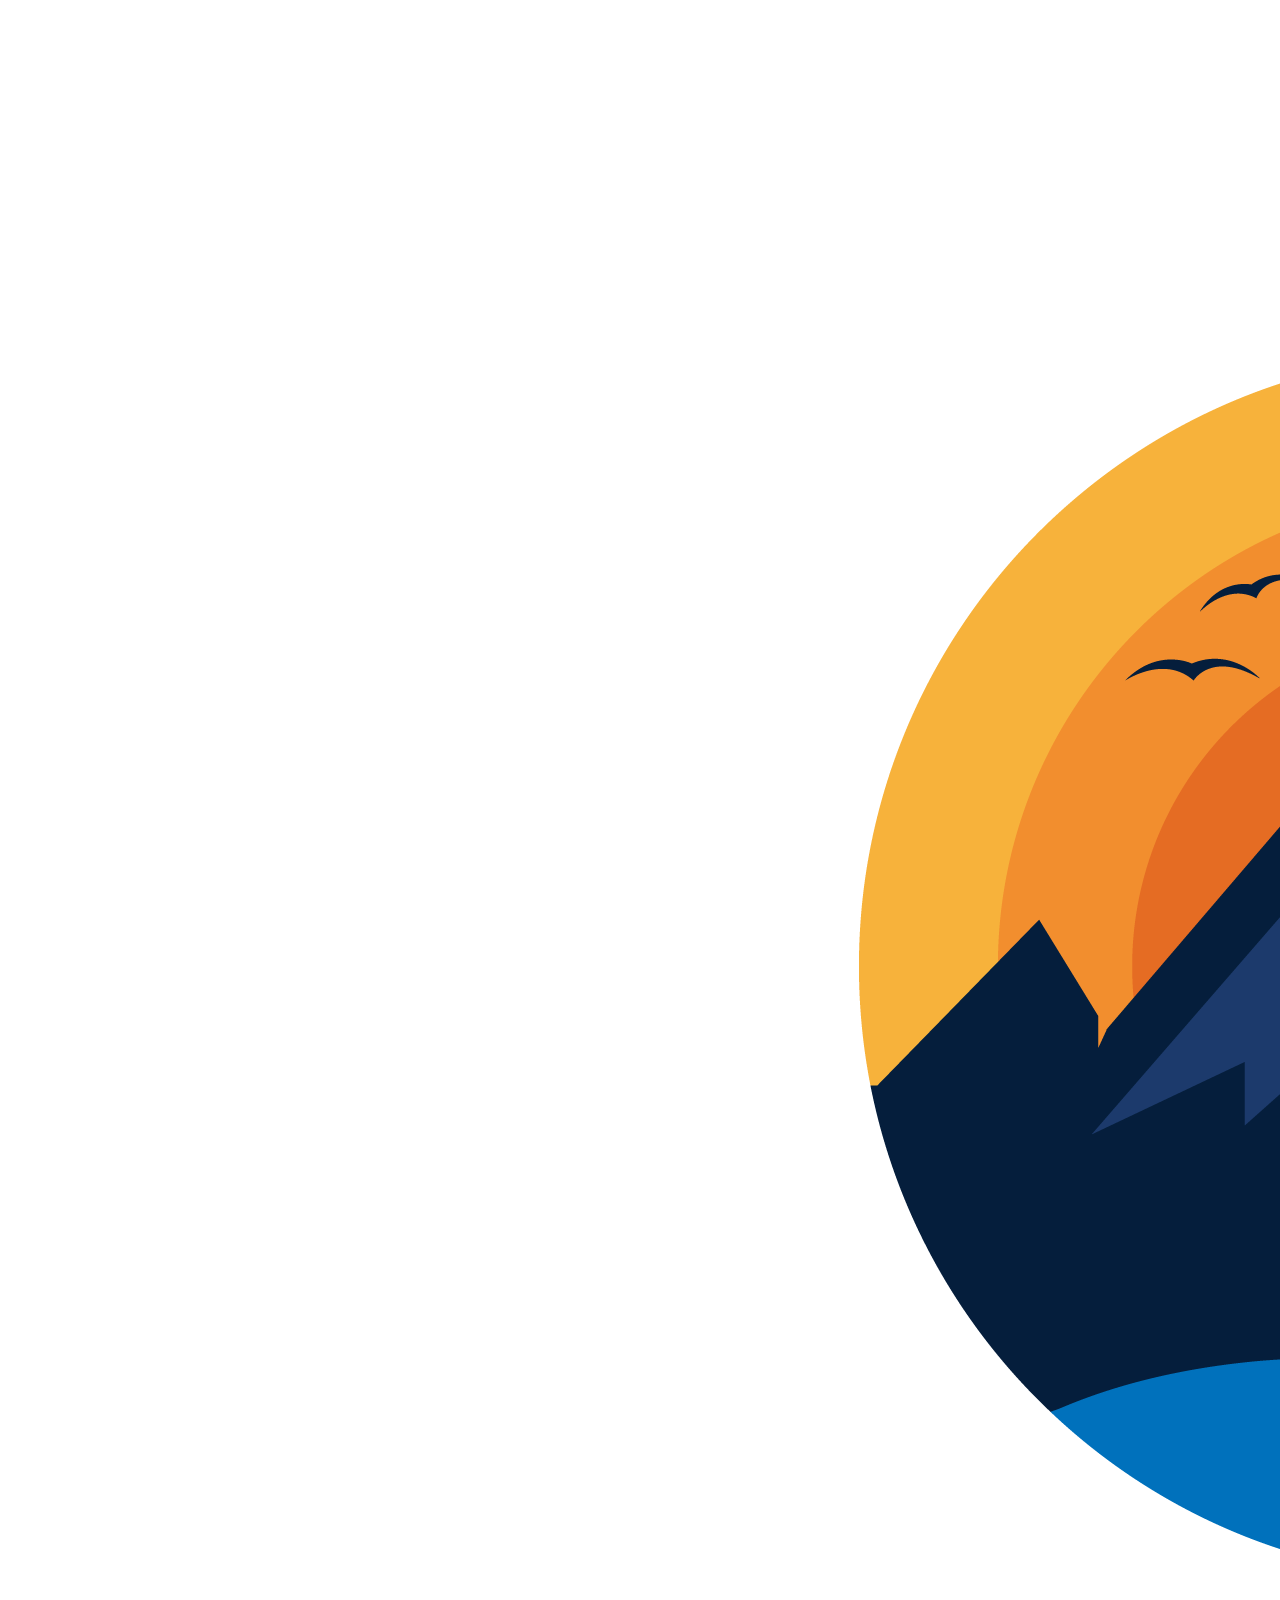
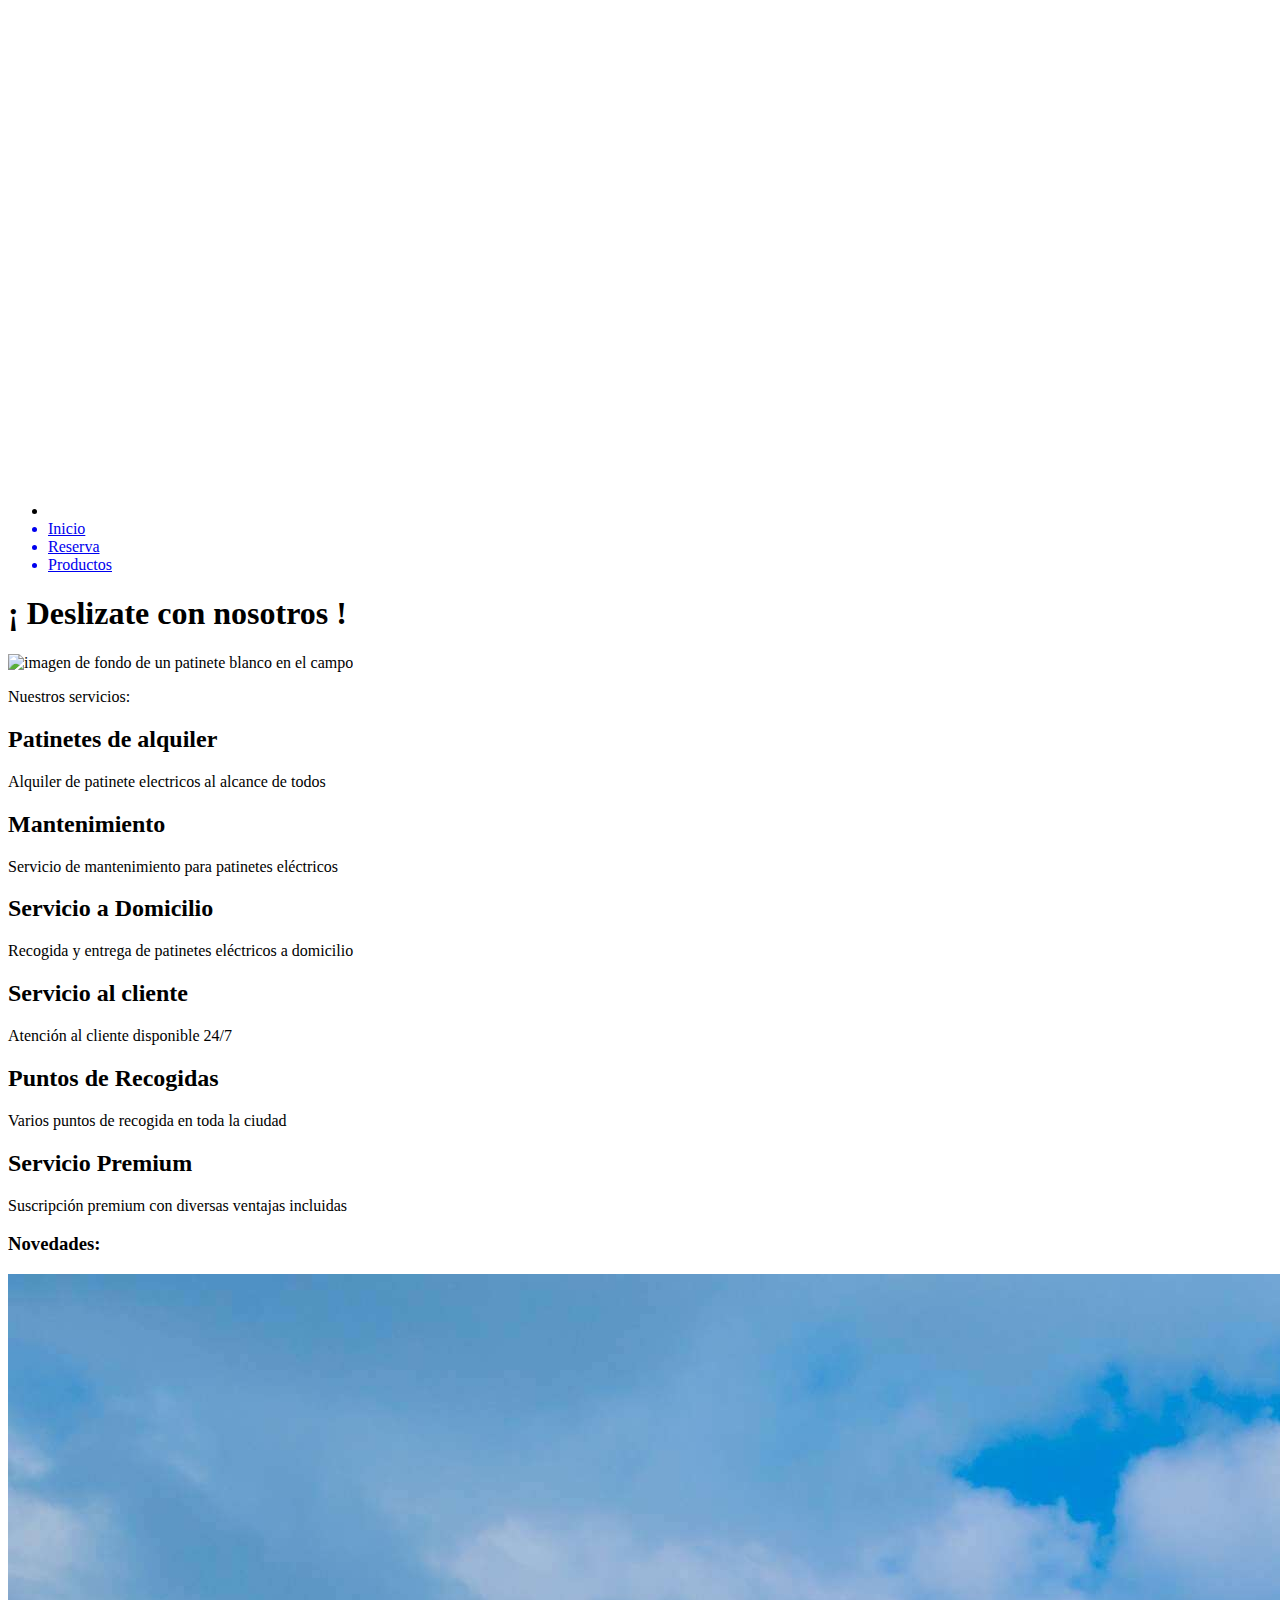
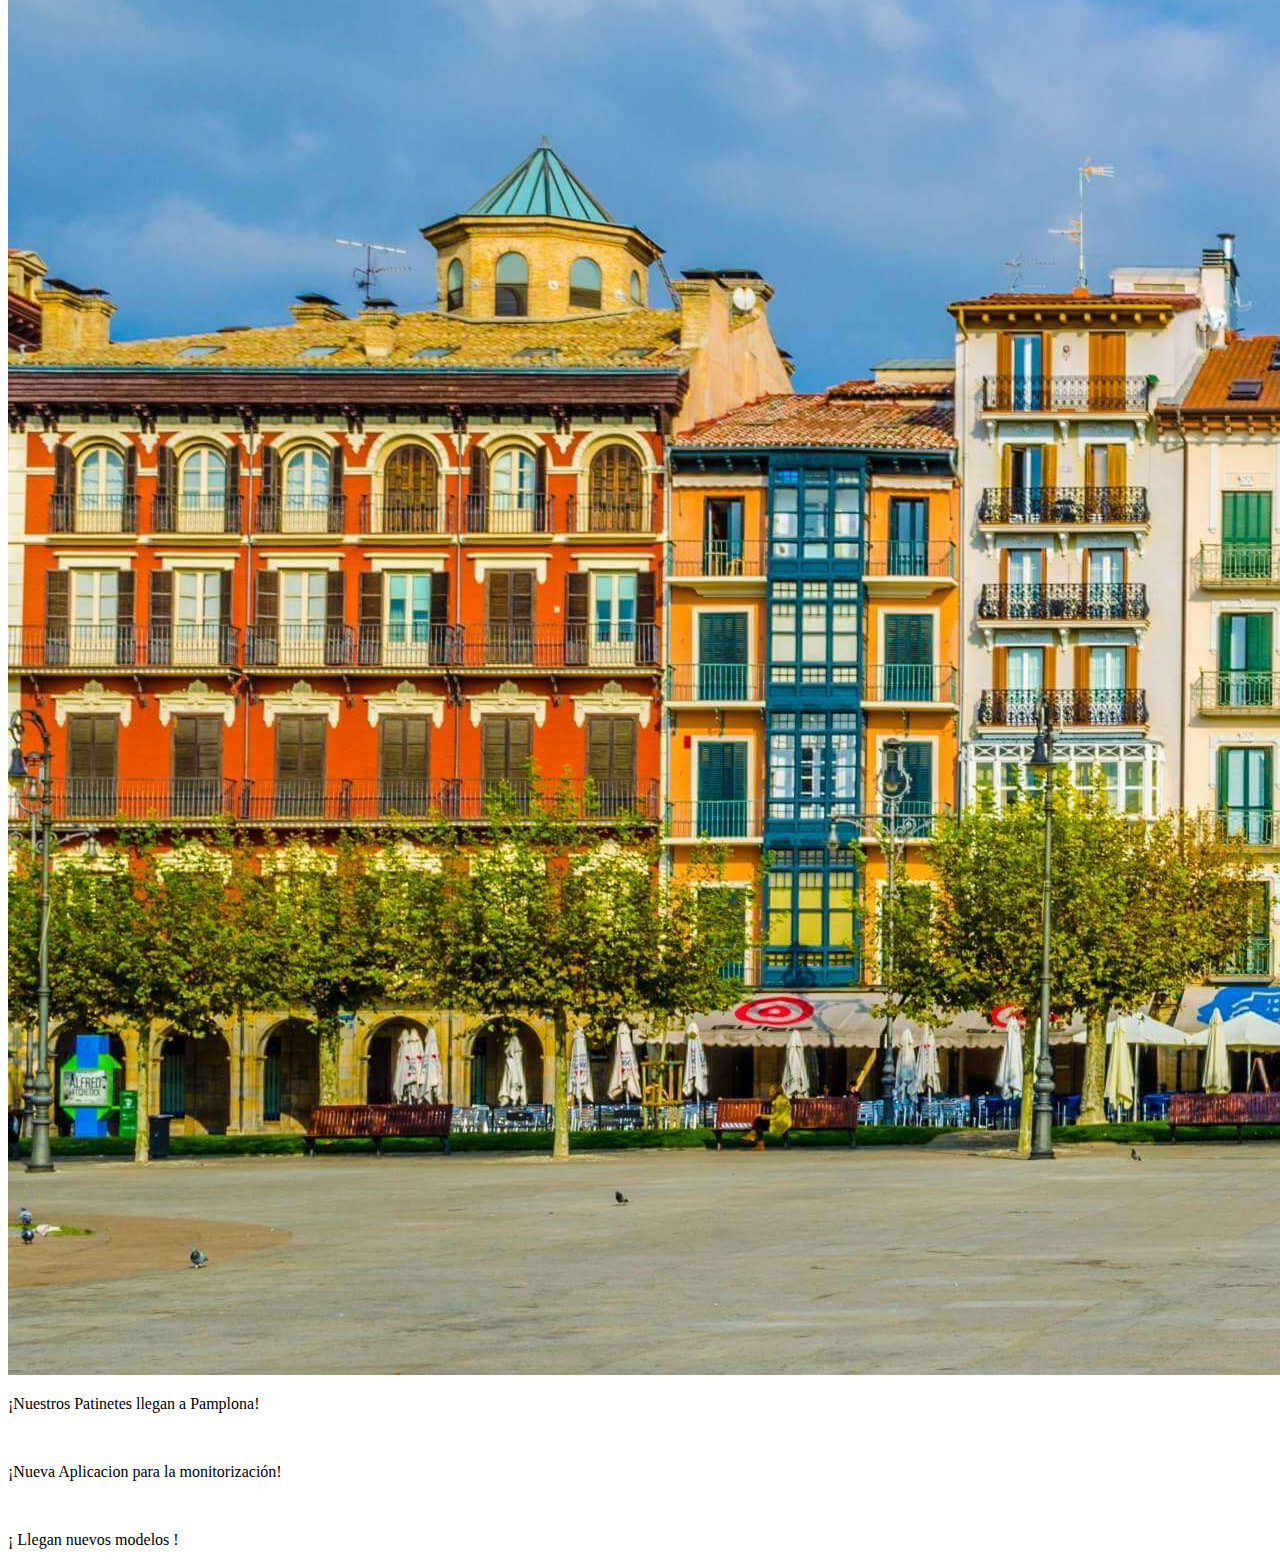
==== index.html @ 46ef7b21 "Merge branch 'main' of https://github.com/UnaiLegarrea/UnaiLegarrea.github.io" ====
<!DOCTYPE html>
<html lang="en">
<head>
    <meta charset="UTF-8">
    <meta name="viewport" content="width=device-width, initial-scale=1.0">
    <title>Portada</title>
    <link rel="stylesheet" href="/css/style.css">
</head>
<body>
    <div class="header">
        <nav>
            <ul>
                    <li><img src="imgs/logoMontaña.png" alt="Logo" class="logo"></li>
                <a href="index.html">
                    <li>Inicio</li>
                </a>
                <a href="#">
                    <li>Reserva</li>
                </a>
                <a href="#">
                    <li>Productos</li>
                </a>
            </ul>
        </nav>
        
    </div>
   
    <h1 id="backInicio">¡ Deslizate con nosotros !</h1>
    <img id="fondoImagen" src="imgs/PortadaPatineteFondo.jpg" alt="imagen de fondo de un patinete blanco en el campo">

    <p>Nuestros servicios:</p>
    <div class="informacion">
        <h2>Patinetes de alquiler</h2>
        <p>Alquiler de patinete electricos al alcance de todos</p>
    </div>
    <div class="informacion">
        <h2>Mantenimiento</h2>
        <p>Servicio de mantenimiento para patinetes eléctricos</p>
    </div>
    <div class="informacion">
        <h2>Servicio a Domicilio</h2>
        <p>Recogida y entrega de patinetes eléctricos a domicilio</p>
    </div>
    <div class="informacion">
        <h2>Servicio al cliente</h2>
        <p>Atención al cliente disponible 24/7</p>
    </div>
    <div class="informacion">
        <h2>Puntos de Recogidas</h2>
        <p>Varios puntos de recogida en toda la ciudad</p>
    </div>
    <div class="informacion">
        <h2>Servicio Premium</h2>
        <p>Suscripción premium con diversas ventajas incluidas</p>
    </div>
    <h3>Novedades:</h3>
    <div class="novedades">
        <img src="imgs/Pamplona.jpg" alt="">
        <p>¡Nuestros Patinetes llegan a Pamplona!</p>
    </div>
    
    <div class="novedades">
        <img src="imgs/Monoritazion App Patinete.jpg" alt="">
        <p>¡Nueva Aplicacion para la monitorización!</p>
    </div>

    <div class="novedades">
        <img src="imgs/Xiaomi Eletric Scooter 3 Lite.jpg" alt="">
        <p>¡ Llegan nuevos modelos !</p>
    </div>
    
</body>
</html>
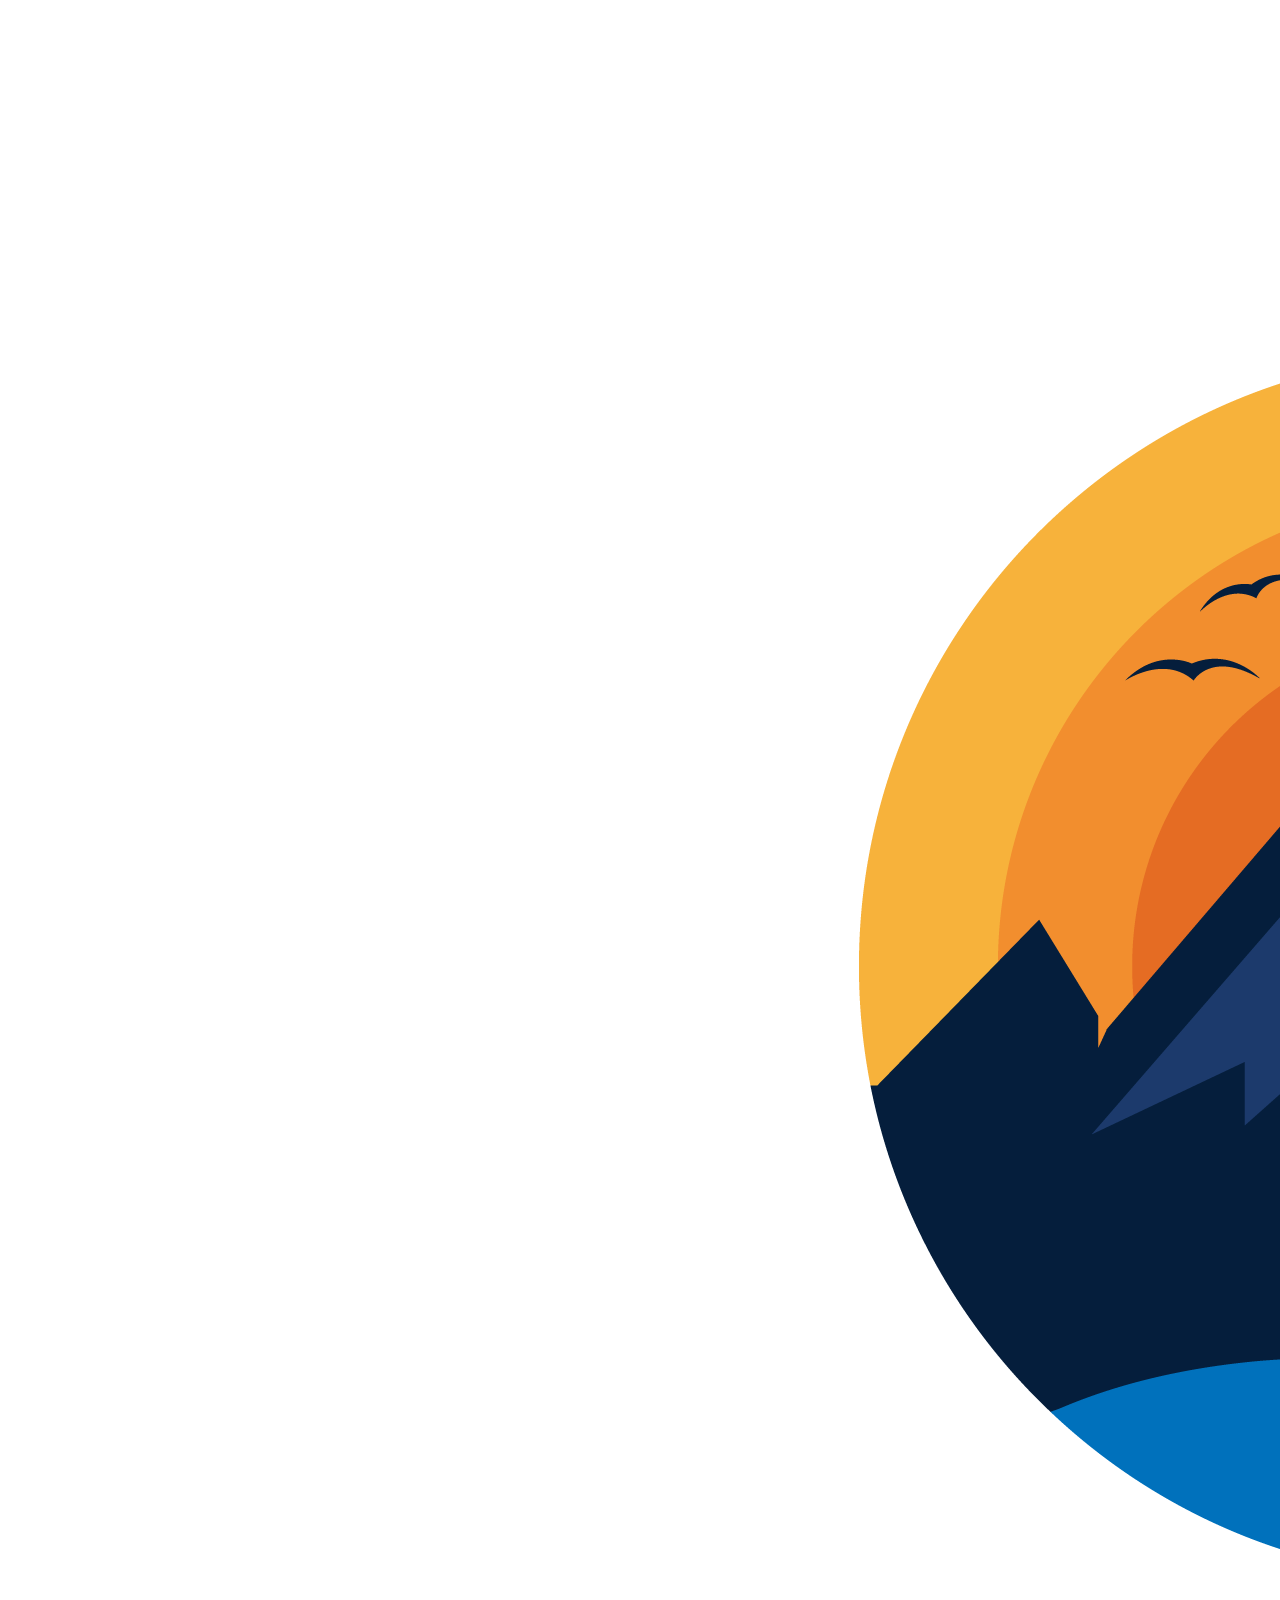
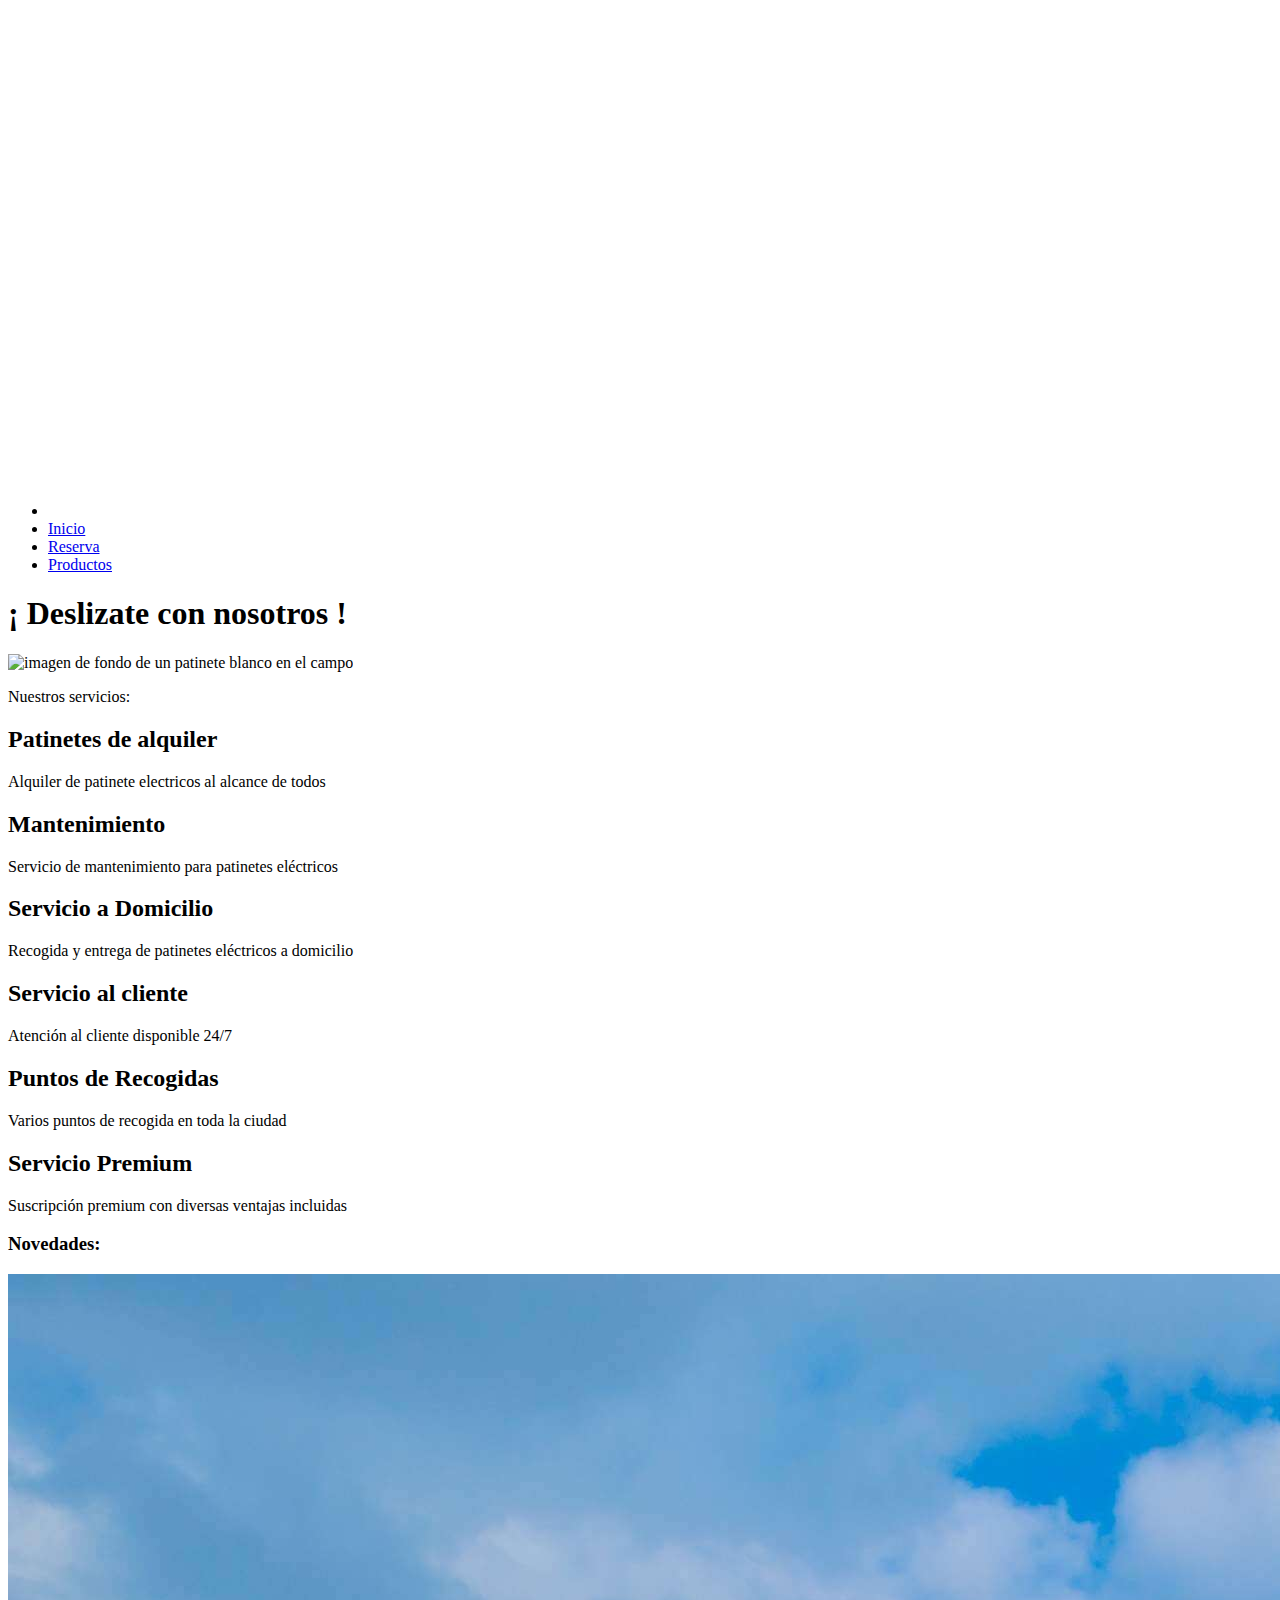
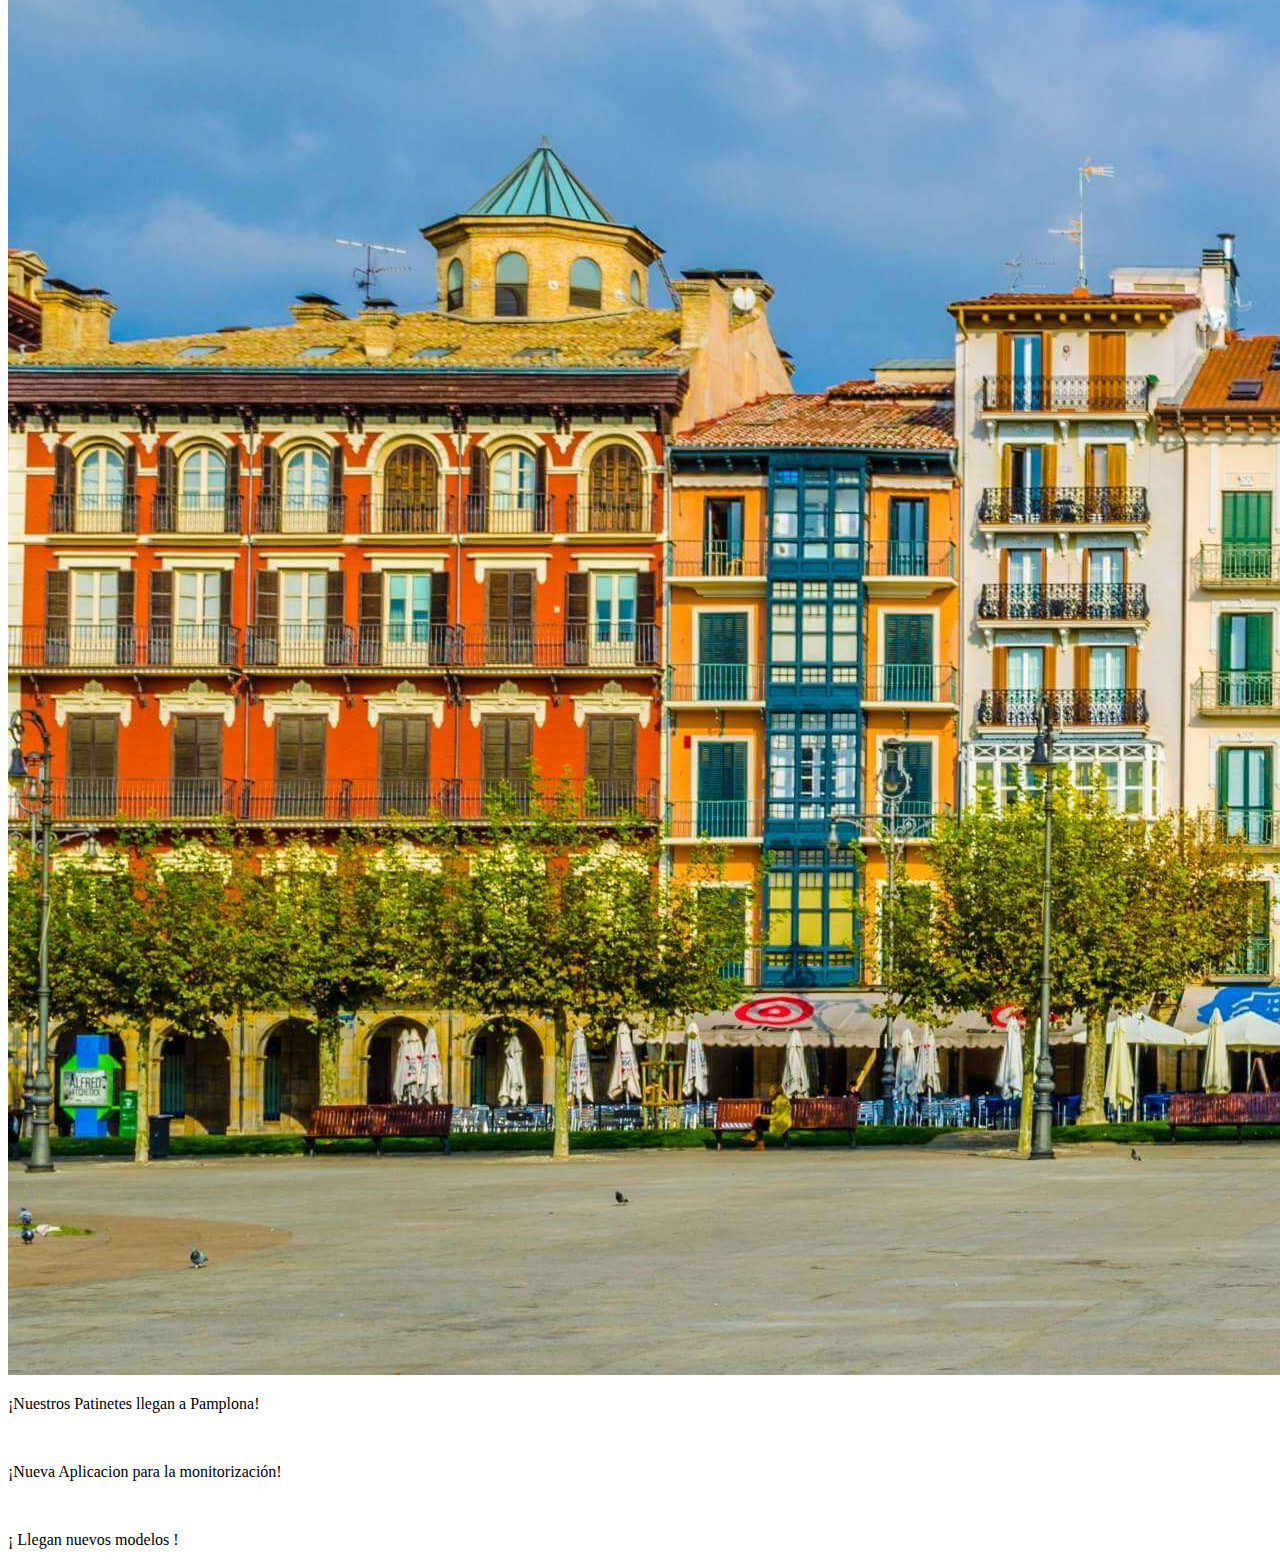
==== commit 4da52a38: "Merge branch 'main' of https://github.com/UnaiLegarrea/UnaiLegarrea.github.io" ====
--- a/index.html
+++ b/index.html
@@ -5,25 +5,20 @@
     <meta name="viewport" content="width=device-width, initial-scale=1.0">
     <title>Portada</title>
     <link rel="stylesheet" href="/css/style.css">
+    <link rel="stylesheet" href="css/menu.css">
+    <link rel="stylesheet" href="/css/menu.css">
 </head>
 <body>
-    <div class="header">
-        <nav>
-            <ul>
-                    <li><img src="imgs/logoMontaña.png" alt="Logo" class="logo"></li>
-                <a href="index.html">
-                    <li>Inicio</li>
-                </a>
-                <a href="#">
-                    <li>Reserva</li>
-                </a>
-                <a href="#">
-                    <li>Productos</li>
-                </a>
-            </ul>
-        </nav>
-        
-    </div>
+            <header>
+                <nav>
+                    <ul>
+                            <li><img src="imgs/logoMontaña.png" alt="Logo" class="logo"></li>
+                            <li><a href="index.html">Inicio</a></li>
+                            <li><a href="#">Reserva</a></li>
+                            <li><a href="#">Productos</a></li>
+                    </ul>
+                </nav>
+            </header>
    
     <h1 id="backInicio">¡ Deslizate con nosotros !</h1>
     <img id="fondoImagen" src="imgs/PortadaPatineteFondo.jpg" alt="imagen de fondo de un patinete blanco en el campo">
--- a/css/style.css
+++ b/css/style.css
@@ -0,0 +1,17 @@
+@media only screen and (min-width: 360px) and (max-width: 932px) {
+    *{
+    width: 100%;
+    }
+    #backInicio{
+    font-size: 30px;
+    display: flex;
+    }
+    #fondoImagen{
+    margin: 0;
+    padding: 0;
+    border-radius: 0px 0px 20px 20px;
+    position: absolute;
+    top: 0;
+    opacity: 50%;
+    }
+}--- a/css/menu.css
+++ b/css/menu.css
@@ -0,0 +1,31 @@
+@media only screen and (min-width: 360px) and (max-width: 932px) {    
+    
+    /* El logo de la imagen */
+    li > img {
+        width: 77px;
+        height: auto;
+        position: relative;
+        top: 24px;
+    }
+    /* Cada elemento del menu ej: inicio,reserva,producto */
+    ul li {
+        list-style: none;
+        display: inline;
+        padding: 10px;
+    }
+    /*  */
+    ul li {
+        text-decoration: none;
+        color: black;
+        border: 1px solid red;
+    }
+
+    ul a {
+        text-decoration: none;
+    }
+
+    a:hover {
+        background-color: lightgrey;
+    }
+
+}--- a/css/menu.css
+++ b/css/menu.css
@@ -0,0 +1,31 @@
+@media only screen and (min-width: 360px) and (max-width: 932px) {    
+    
+    /* El logo de la imagen */
+    li > img {
+        width: 77px;
+        height: auto;
+        position: relative;
+        top: 24px;
+    }
+    /* Cada elemento del menu ej: inicio,reserva,producto */
+    ul li {
+        list-style: none;
+        display: inline;
+        padding: 10px;
+    }
+    /*  */
+    ul li {
+        text-decoration: none;
+        color: black;
+        border: 1px solid red;
+    }
+
+    ul a {
+        text-decoration: none;
+    }
+
+    a:hover {
+        background-color: lightgrey;
+    }
+
+}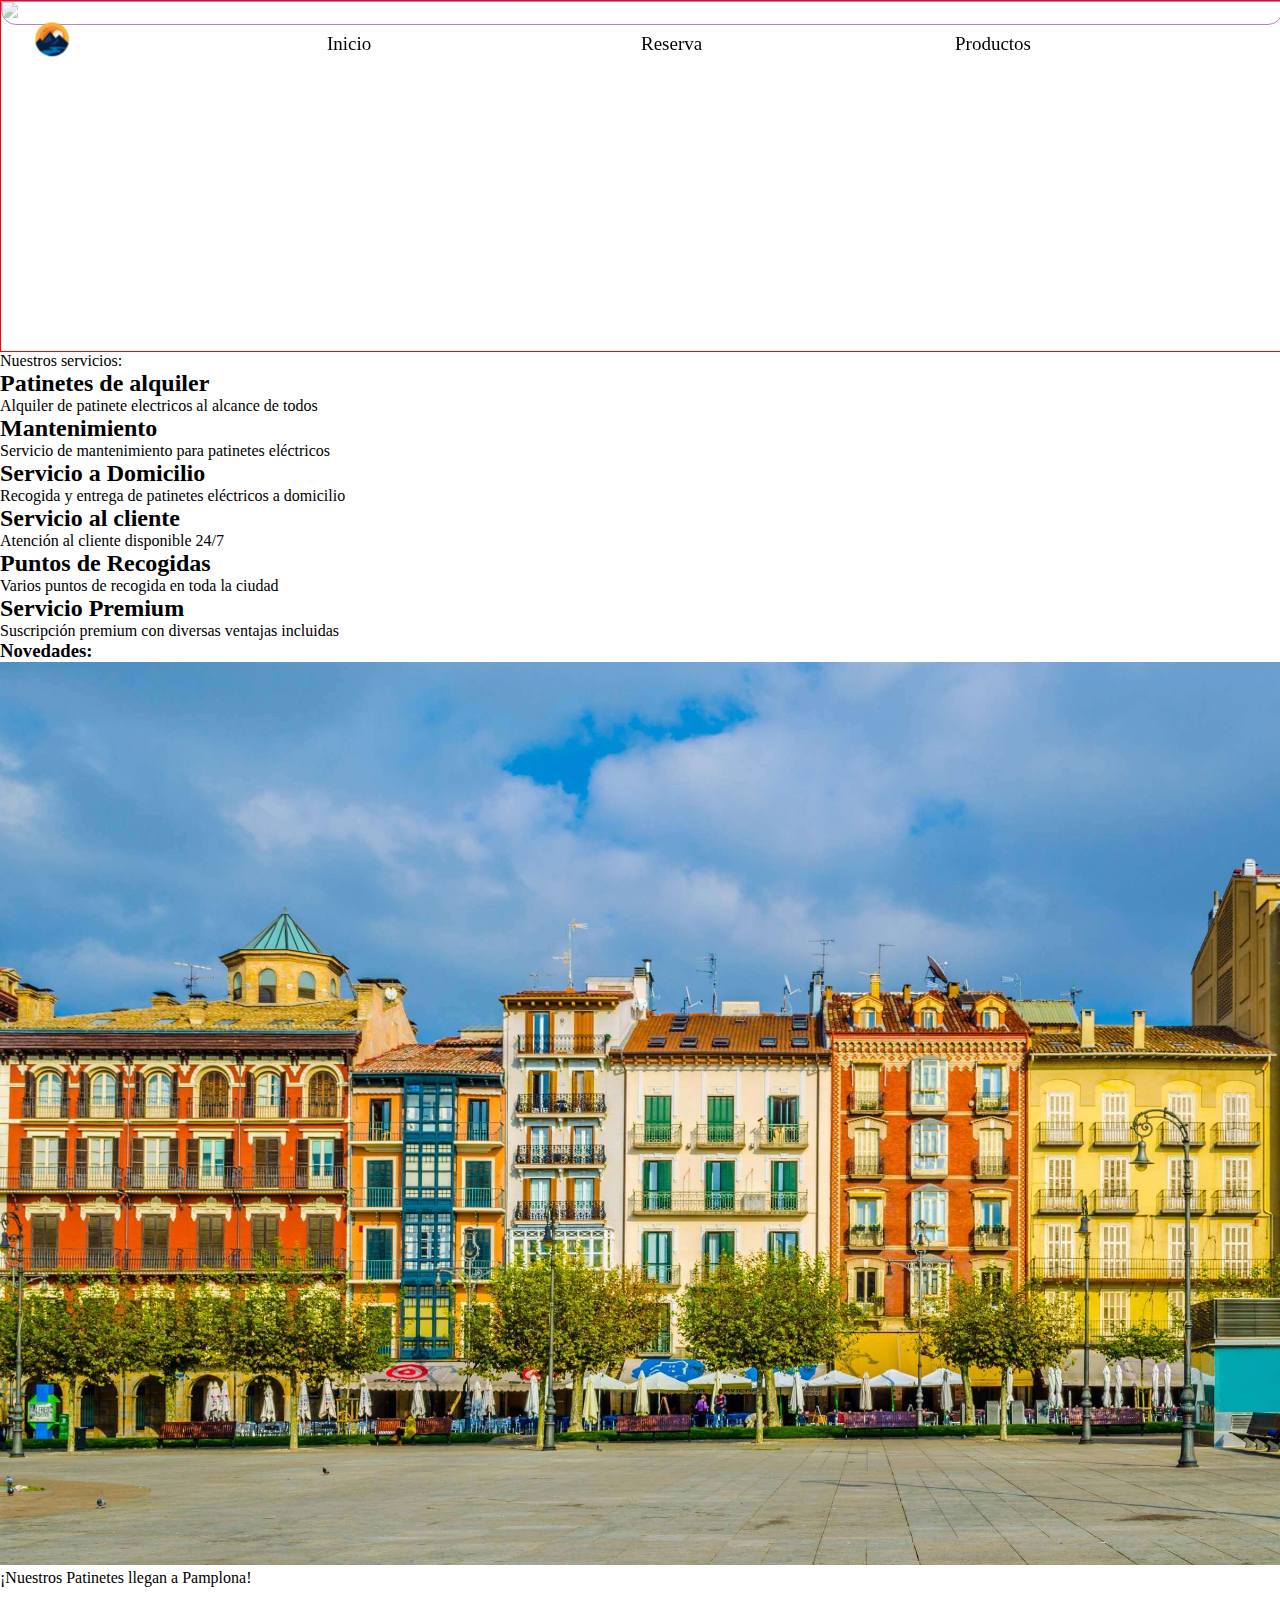
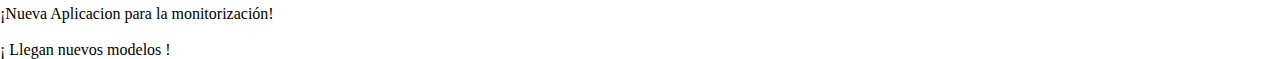
==== commit e026726a: ""supuesto arregoado el bug el header estaba dando problemas"" ====
--- a/index.html
+++ b/index.html
@@ -6,62 +6,61 @@
     <title>Portada</title>
     <link rel="stylesheet" href="/css/style.css">
     <link rel="stylesheet" href="css/menu.css">
-    <link rel="stylesheet" href="/css/menu.css">
 </head>
 <body>
-            <header>
+    <div class="fondo">
                 <nav>
                     <ul>
                             <li><img src="imgs/logoMontaña.png" alt="Logo" class="logo"></li>
                             <li><a href="index.html">Inicio</a></li>
-                            <li><a href="#">Reserva</a></li>
-                            <li><a href="#">Productos</a></li>
+                            <li><a href="consulta.html">Reserva</a></li>
+                            <li><a href="productos.html">Productos</a></li>
                     </ul>
                 </nav>
-            </header>
-   
-    <h1 id="backInicio">¡ Deslizate con nosotros !</h1>
-    <img id="fondoImagen" src="imgs/PortadaPatineteFondo.jpg" alt="imagen de fondo de un patinete blanco en el campo">
+        <h1 id="backInicio">¡ Deslizate con nosotros !</h1>
+        <img id="fondoImagen" src="imgs/PortadaPatineteFondo.jpg" alt="imagen de fondo de un patinete blanco en el campo">
+   </div>
 
-    <p>Nuestros servicios:</p>
-    <div class="informacion">
-        <h2>Patinetes de alquiler</h2>
-        <p>Alquiler de patinete electricos al alcance de todos</p>
-    </div>
-    <div class="informacion">
-        <h2>Mantenimiento</h2>
-        <p>Servicio de mantenimiento para patinetes eléctricos</p>
-    </div>
-    <div class="informacion">
-        <h2>Servicio a Domicilio</h2>
-        <p>Recogida y entrega de patinetes eléctricos a domicilio</p>
-    </div>
-    <div class="informacion">
-        <h2>Servicio al cliente</h2>
-        <p>Atención al cliente disponible 24/7</p>
-    </div>
-    <div class="informacion">
-        <h2>Puntos de Recogidas</h2>
-        <p>Varios puntos de recogida en toda la ciudad</p>
-    </div>
-    <div class="informacion">
-        <h2>Servicio Premium</h2>
-        <p>Suscripción premium con diversas ventajas incluidas</p>
-    </div>
-    <h3>Novedades:</h3>
-    <div class="novedades">
-        <img src="imgs/Pamplona.jpg" alt="">
-        <p>¡Nuestros Patinetes llegan a Pamplona!</p>
-    </div>
-    
-    <div class="novedades">
-        <img src="imgs/Monoritazion App Patinete.jpg" alt="">
-        <p>¡Nueva Aplicacion para la monitorización!</p>
-    </div>
-
-    <div class="novedades">
-        <img src="imgs/Xiaomi Eletric Scooter 3 Lite.jpg" alt="">
-        <p>¡ Llegan nuevos modelos !</p>
+    <div class="contenido">
+        <p>Nuestros servicios:</p>
+        <div class="informacion">
+            <h2>Patinetes de alquiler</h2>
+            <p>Alquiler de patinete electricos al alcance de todos</p>
+        </div>
+        <div class="informacion">
+            <h2>Mantenimiento</h2>
+            <p>Servicio de mantenimiento para patinetes eléctricos</p>
+        </div>
+        <div class="informacion">
+            <h2>Servicio a Domicilio</h2>
+            <p>Recogida y entrega de patinetes eléctricos a domicilio</p>
+        </div>
+        <div class="informacion">
+            <h2>Servicio al cliente</h2>
+            <p>Atención al cliente disponible 24/7</p>
+        </div>
+        <div class="informacion">
+            <h2>Puntos de Recogidas</h2>
+            <p>Varios puntos de recogida en toda la ciudad</p>
+        </div>
+        <div class="informacion">
+            <h2>Servicio Premium</h2>
+            <p>Suscripción premium con diversas ventajas incluidas</p>
+        </div>
+        <h3>Novedades:</h3>
+        <div class="novedades">
+            <img src="imgs/Pamplona.jpg" alt="">
+            <p>¡Nuestros Patinetes llegan a Pamplona!</p>
+        </div>
+        
+        <div class="novedades">
+            <img src="imgs/Monoritazion App Patinete.jpg" alt="">
+            <p>¡Nueva Aplicacion para la monitorización!</p>
+        </div>
+        <div class="novedades">
+            <img src="imgs/Xiaomi Eletric Scooter 3 Lite.jpg" alt="">
+            <p>¡ Llegan nuevos modelos !</p>
+        </div>
     </div>
     
 </body>
--- a/css/style.css
+++ b/css/style.css
@@ -1,17 +1,204 @@
-@media only screen and (min-width: 360px) and (max-width: 932px) {
+
     *{
     width: 100%;
-    }
-    #backInicio{
-    font-size: 30px;
-    display: flex;
-    }
-    #fondoImagen{
+    margin:  0;
+}
+.fondo{
+    font-size:19px;
+    color: white;
+    border: 1px solid red;
     margin: 0;
-    padding: 0;
-    border-radius: 0px 0px 20px 20px;
+    position: relative;
+    height: 350px;
+    
+}
+#fondoImagen{
+    z-index: -1;
     position: absolute;
+    border: 1px solid purple;
     top: 0;
     opacity: 50%;
+    border-radius: 0 0 15px 15px;
+
+}
+#backInicio{
+    display: flex;
+    flex-direction: column;
+    align-items: center;
+    justify-content: center;
+    text-align: center;
+    position: relative;
     }
+    @media only screen and (min-width: 360px) and (max-width: 932px) {}
+
+
+
+
+
+
+
+
+/* CONSULTA STYLE */
+.consulta input[type=text]{
+    width: 296px;
+    height: 30px;
+    border: transparent;
+    background-color: #D9D9D9;
+    border-radius: 30px;
+}
+
+.consulta input::placeholder {
+    padding-left: 7px;
+}
+
+.consulta h1 {
+    color: white;
+    text-align: center;
+}
+
+.consulta {
+    background-color: #F3EBEB;
+}
+.consulta input[type=date]{
+    margin-top: 20px;
+    margin-bottom: 20px;
+}
+.reserve {
+    width: 150px;
+    border-radius: 20px;
+    height: 200px;
+}
+
+.consulta .fondoC {
+    padding-left: 12px;
+    padding-top: 12px;
+    background-color: #FFF;
+    border-radius: 20px;
+    margin: 0 auto;
+    width: 310px;
+    height: 320px ;
+}
+
+.consulta .espacio {
+    background-color: white;
+}
+
+ input[type="submit"] {
+    border: none;
+    background-color: #FFF;
+    color: black;
+    width: 120px;
+    height: 40px;
+    border-radius: 20px;
+    font-size: 16px;
+    padding: 1px 6px;
+}
+
+ input[type="submit"]:hover {
+    background-color: #ebe7e7;
+}
+
+.consulta input[type = "date"]{
+    display: block; /* Para que no se junte con el boton */
+    width: 120px;
+    font-size: 16px;
+}
+
+.reserve{
+   background-color: 1px solid slateblue;
+   margin: 0 auto;
+}
+/* Informancion Style */
+
+.informancion{
+    background-color: #F3EBEB;
+}
+.informancion article {
+    /* border: 1px solid slateblue; */
+    display: grid;
+    grid-template-columns: 3;
+    gap: 10px;
+}
+
+.patin {
+    background-color: white;
+    border-radius: 20px;
+    padding: 12px;
+    width: 213px;
+    height: 213px;
+    grid-column: 1 / 2;
+}
+
+.bluetooth{
+    background-color: white;
+    height: 66px;
+    width: 126px;
+    border-radius: 7px;
+    grid-column: 2/4;
+}
+.bluetooth p {
+    display: inline;
+    font-size: 16px;
+    font-weight: bold;
+}
+.bluetoothIcon {
+    width: 47px;
+    height: auto;
+}
+
+.bateria{
+    background-color: white;
+    border-radius: 7px;
+    width: 116px;
+    height: 66px;
+    /* border: 1px solid saddlebrown; */
+    grid-column: 2 / 5;
+    display: inline;
+}
+
+
+.bateryIcon{
+    width: 50px;
+    height: 50px;
+    transform: rotate(90deg);
+}
+
+.bateria p {
+    display: inline;
+    font-size: 23px;
+    font-weight: bold;
+}
+
+.candado{
+    width: 45px;
+    height: 45px;
+}
+
+.candadoF{
+    background-color: #3892FD;
+    width: 78px;
+    height: 58px;
+    border-radius: 7px;
+    /* border: 1px solid rgb(202, 27, 150); */
+    grid-column: 2/ 4;
+    display: inline;
+}
+
+.informancion > p {
+    font-size: 20px;
+    font-weight: bold;
+    display: inline;
+    padding-right: 40px;
+}
+
+.mapa{
+    margin: 8px 12px;
+    width: 90%;
+    height: 150px;
+    border-radius: 20px;
+    border: 0;
+}
+
+.informancion  input[type="submit"] {
+    margin: 0 35%;
 }--- a/css/menu.css
+++ b/css/menu.css
@@ -1,31 +1,49 @@
-@media only screen and (min-width: 360px) and (max-width: 932px) {    
-    
-    /* El logo de la imagen */
-    li > img {
-        width: 77px;
-        height: auto;
-        position: relative;
-        top: 24px;
-    }
-    /* Cada elemento del menu ej: inicio,reserva,producto */
-    ul li {
-        list-style: none;
-        display: inline;
-        padding: 10px;
-    }
-    /*  */
-    ul li {
-        text-decoration: none;
-        color: black;
-        border: 1px solid red;
-    }
+/* Tamaño del Logo */
+.logo {
+    width: 77px;
+    height: auto;
+    padding: 0;
+    margin: 0;
+}
+/* Contenedor Nav */
+nav {
+    position: sticky;
+    top: 0px;
+    width: 100%;
+    padding: 0;
+    margin: 0;
+    z-index: 1;
+    display: flex;
+    align-items: center;
+}
+/* Logo, Inicio ... */
+nav ul {
+    margin: 0;
+    padding: 0;
+    list-style: none;
+    padding: 12px;
+    overflow: hidden;
+    /* border: 1px solid yellow; */
+    display: flex;
+   align-items: center;
+}
 
-    ul a {
-        text-decoration: none;
-    }
+ul li {
+    margin: 0;
+    padding: 0;
+    display: block;
+}
 
-    a:hover {
-        background-color: lightgrey;
-    }
+li a {
+    padding: 0;
+    margin: 0;
+    color: black;
+    text-decoration: none;
+    /* border: 1px solid slateblue; */
+}
 
-}+ul li a:hover {
+    padding: 0 15px;
+    background-color: lightgray;
+}
+
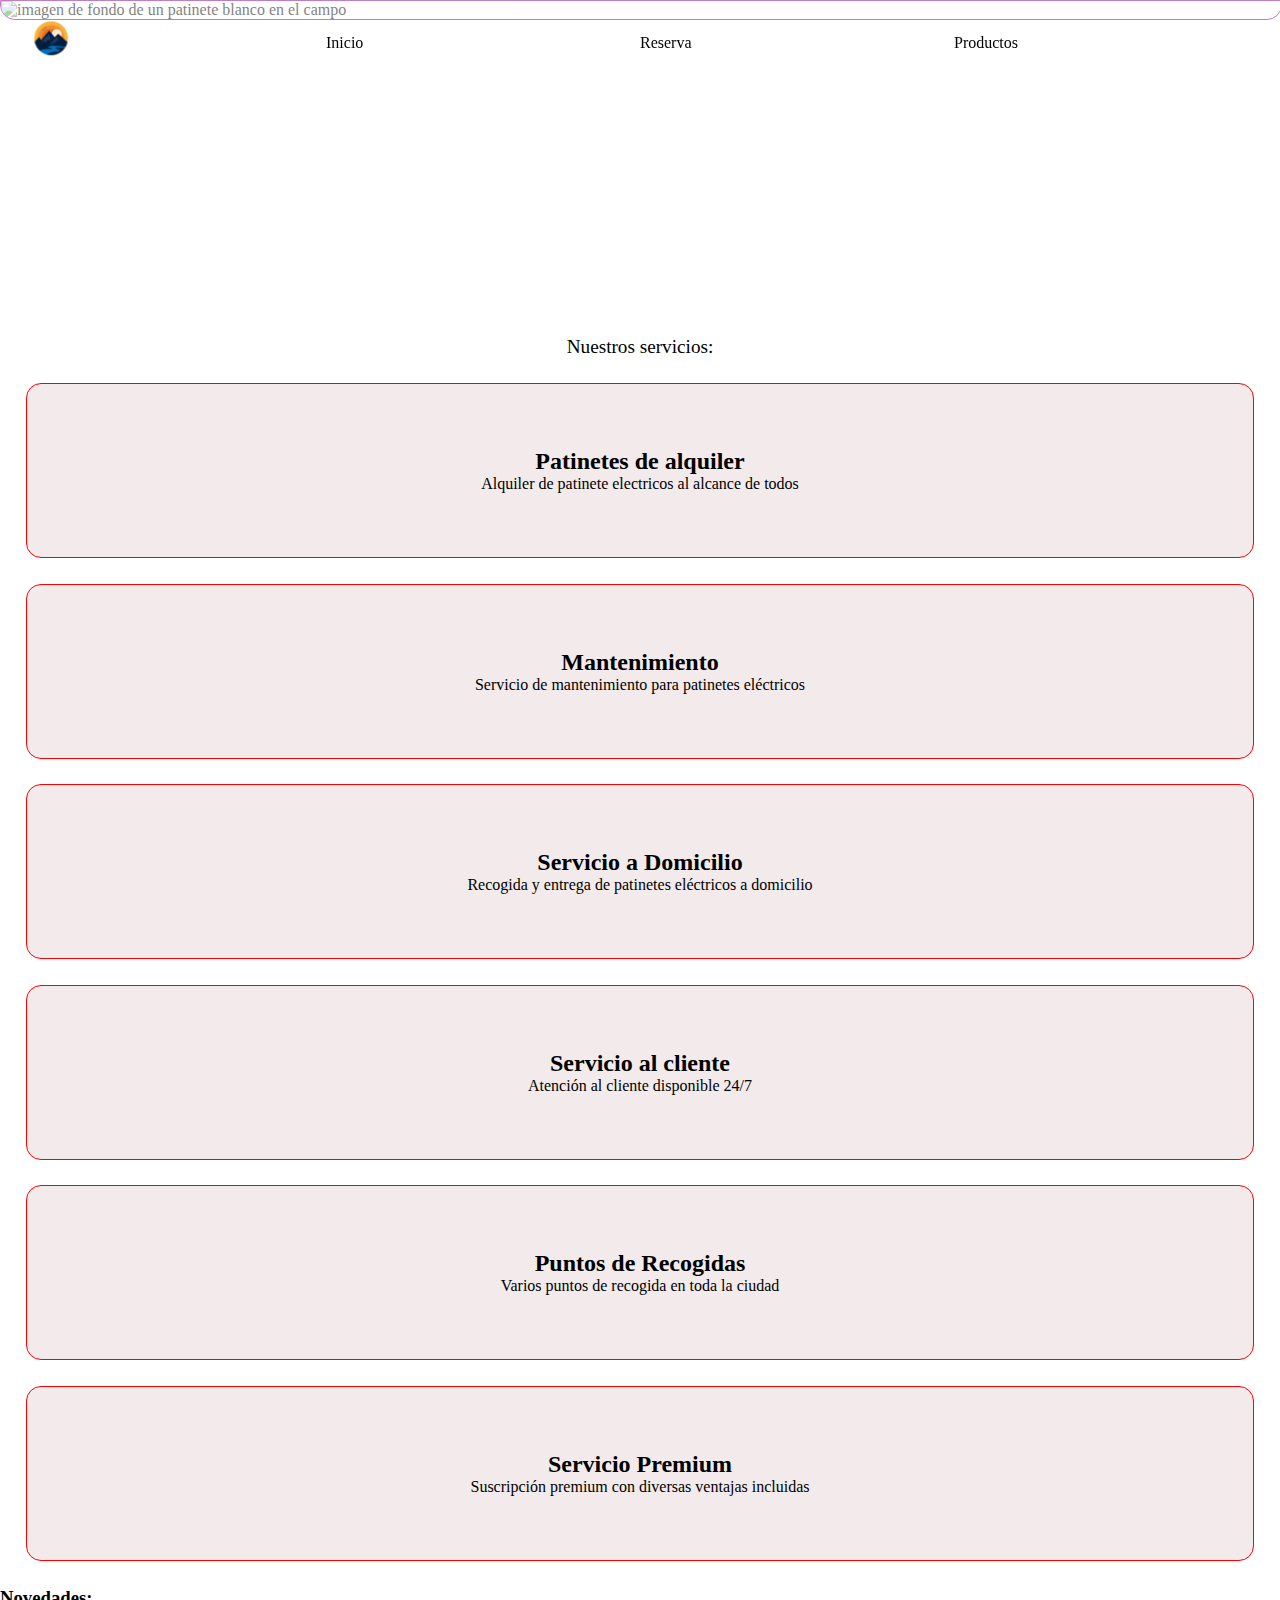
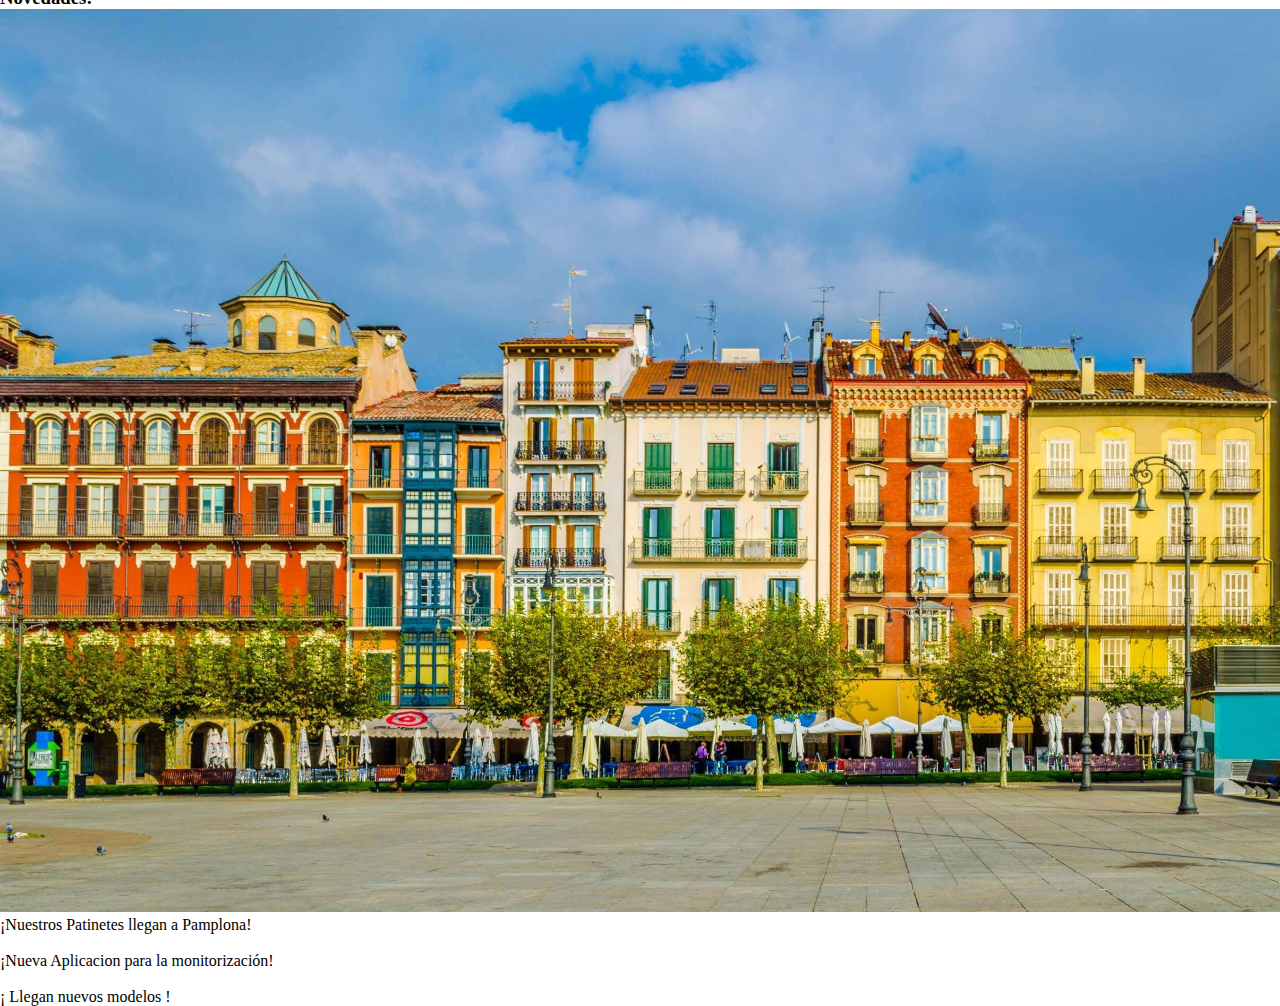
==== commit 877794aa: ""hecho las cajas de informacion de portada"" ====
--- a/index.html
+++ b/index.html
@@ -8,18 +8,18 @@
     <link rel="stylesheet" href="css/menu.css">
 </head>
 <body>
+    <nav>
+        <ul>
+            <li><img src="imgs/logoMontaña.png" alt="Logo" class="logo"></li>
+            <li><a href="index.html">Inicio</a></li>
+            <li><a href="consulta.html">Reserva</a></li>
+            <li><a href="productos.html">Productos</a></li>
+        </ul>
+    </nav>
     <div class="fondo">
-                <nav>
-                    <ul>
-                            <li><img src="imgs/logoMontaña.png" alt="Logo" class="logo"></li>
-                            <li><a href="index.html">Inicio</a></li>
-                            <li><a href="consulta.html">Reserva</a></li>
-                            <li><a href="productos.html">Productos</a></li>
-                    </ul>
-                </nav>
         <h1 id="backInicio">¡ Deslizate con nosotros !</h1>
-        <img id="fondoImagen" src="imgs/PortadaPatineteFondo.jpg" alt="imagen de fondo de un patinete blanco en el campo">
-   </div>
+    </div>
+    <img id="fondoImagen" src="imgs/PortadaPatineteFondo.jpg" alt="imagen de fondo de un patinete blanco en el campo">
 
     <div class="contenido">
         <p>Nuestros servicios:</p>
--- a/css/style.css
+++ b/css/style.css
@@ -6,10 +6,10 @@
 .fondo{
     font-size:19px;
     color: white;
-    border: 1px solid red;
     margin: 0;
+
     position: relative;
-    height: 350px;
+    height: 250px;
     
 }
 #fondoImagen{
@@ -19,7 +19,7 @@
     top: 0;
     opacity: 50%;
     border-radius: 0 0 15px 15px;
-
+    
 }
 #backInicio{
     display: flex;
@@ -28,8 +28,27 @@
     justify-content: center;
     text-align: center;
     position: relative;
-    }
-    @media only screen and (min-width: 360px) and (max-width: 932px) {}
+}
+.informacion{
+    padding: 5%;
+    width: auto;
+    display: flex;
+    margin: 2%;
+    background-color: #F3EBEB;
+    border: 1px solid red;
+    border-radius: 15px;
+    flex-direction: column;
+    flex-wrap: wrap;
+    justify-content: space-evenly;
+    text-align: center;
+    flex-basis: 20%;
+}
+.contenido>p{
+    font-size: larger;
+    text-align: center;
+}
+
+@media only screen and (min-width: 360px) and (max-width: 932px) {}
 
 
 
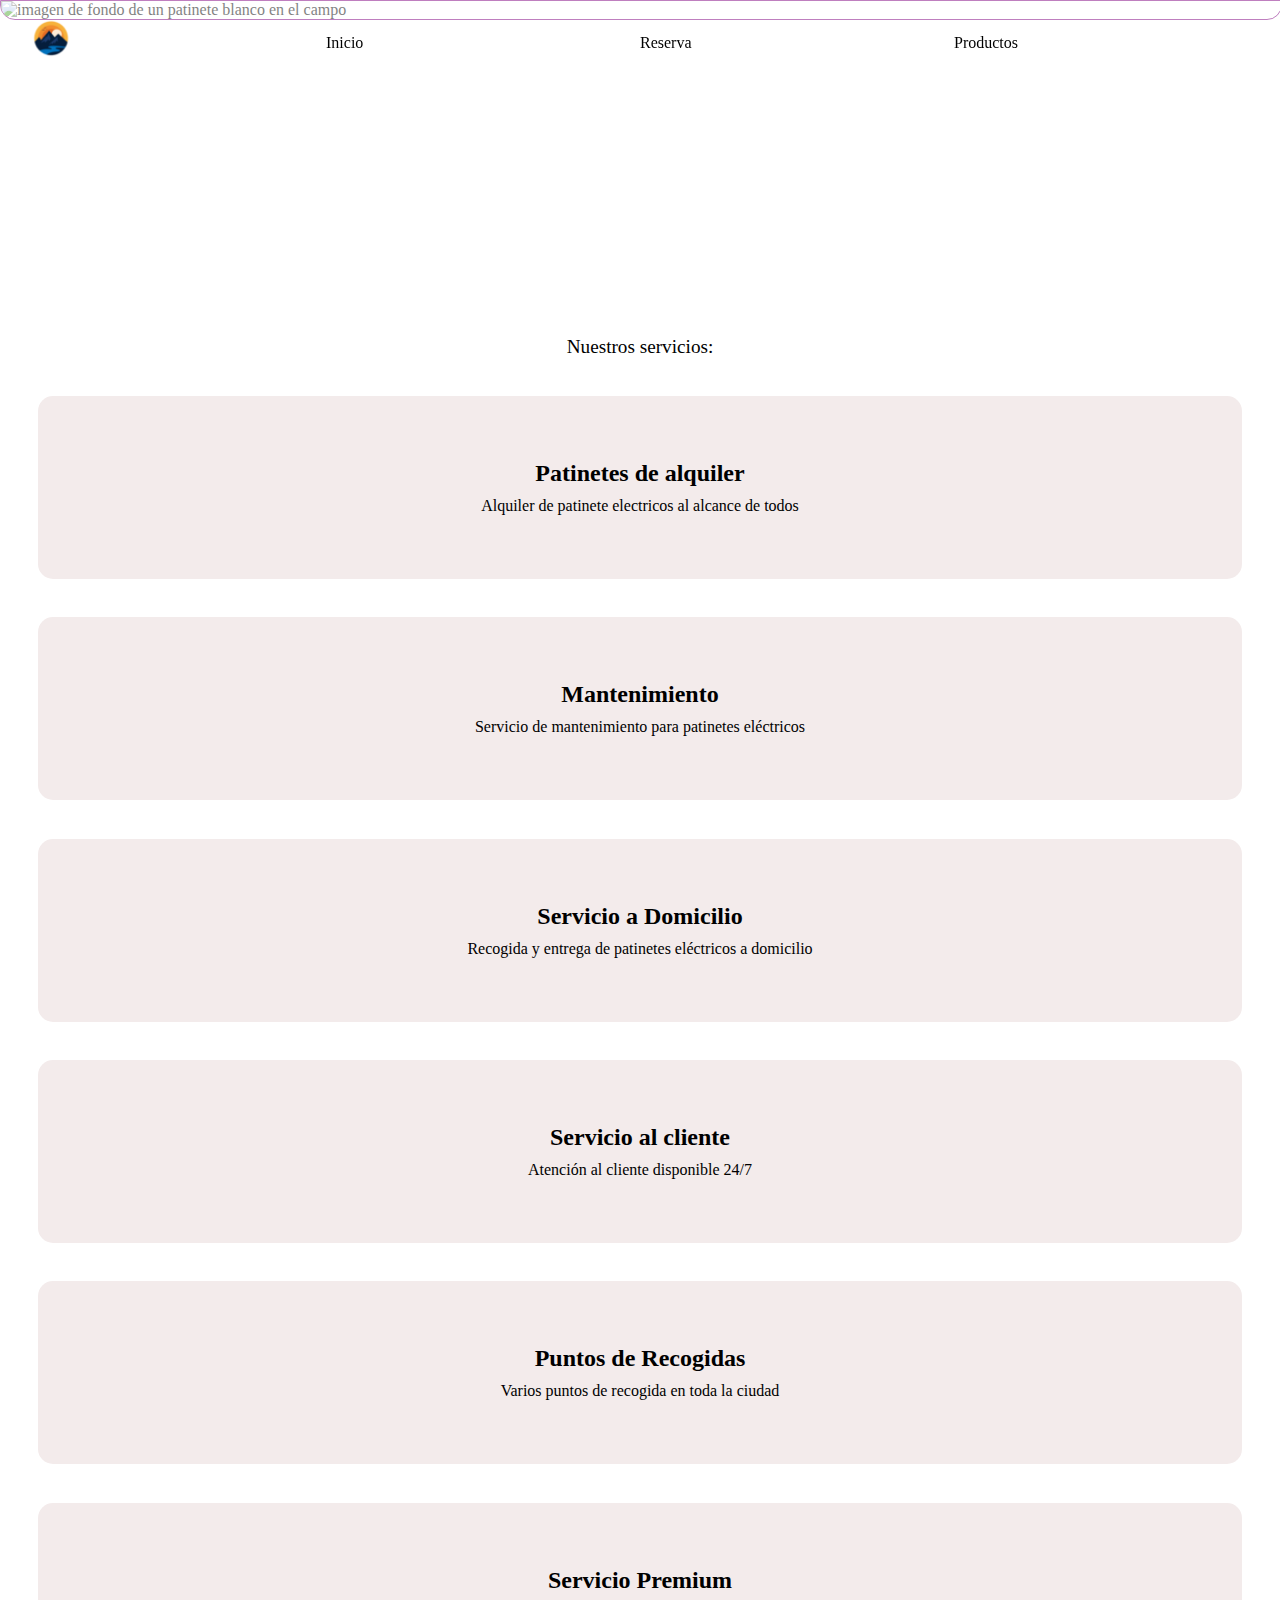
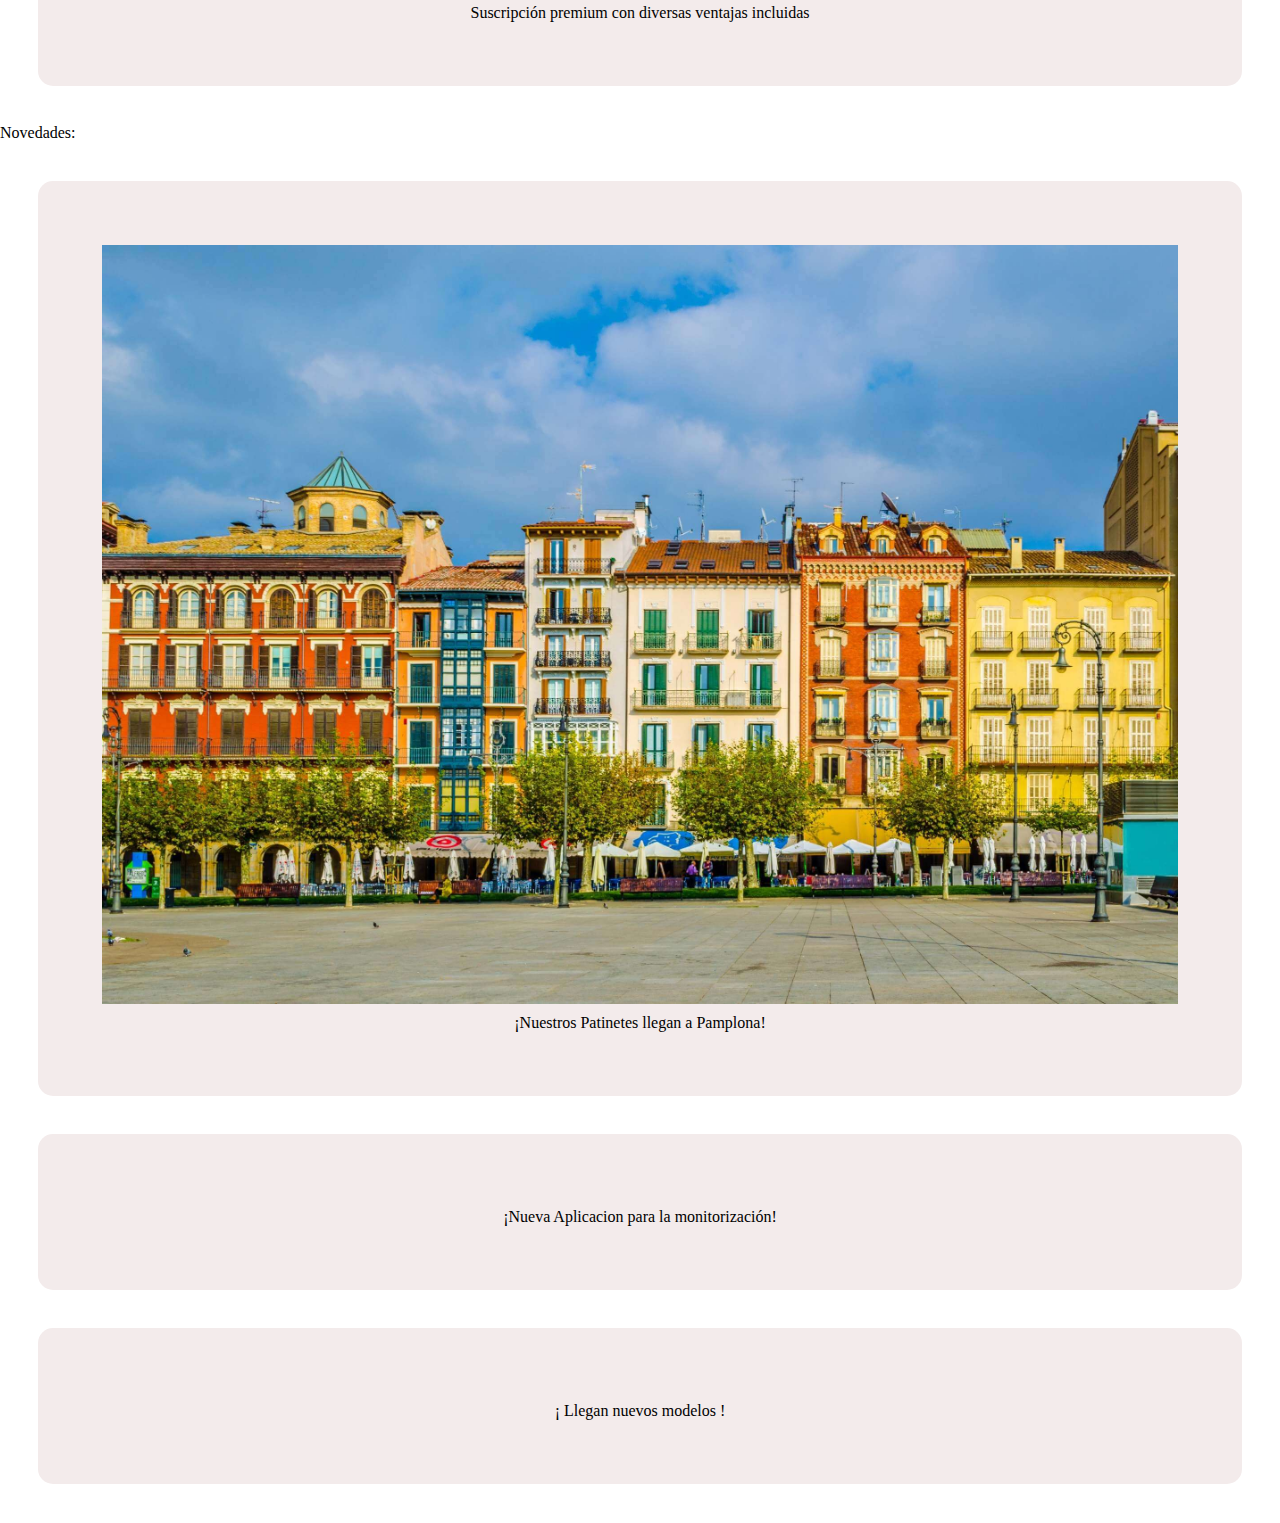
==== commit f61cd7dd: ""casi acabada la portada"" ====
--- a/index.html
+++ b/index.html
@@ -47,19 +47,21 @@
             <h2>Servicio Premium</h2>
             <p>Suscripción premium con diversas ventajas incluidas</p>
         </div>
-        <h3>Novedades:</h3>
         <div class="novedades">
-            <img src="imgs/Pamplona.jpg" alt="">
-            <p>¡Nuestros Patinetes llegan a Pamplona!</p>
-        </div>
-        
-        <div class="novedades">
-            <img src="imgs/Monoritazion App Patinete.jpg" alt="">
-            <p>¡Nueva Aplicacion para la monitorización!</p>
-        </div>
-        <div class="novedades">
-            <img src="imgs/Xiaomi Eletric Scooter 3 Lite.jpg" alt="">
-            <p>¡ Llegan nuevos modelos !</p>
+            <p>Novedades:</p>
+            <div class="informacion">
+                <img src="imgs/Pamplona.jpg" alt="">
+                <p>¡Nuestros Patinetes llegan a Pamplona!</p>
+            </div>
+            
+            <div class="informacion">
+                <img src="imgs/Monoritazion App Patinete.jpg" alt="">
+                <p>¡Nueva Aplicacion para la monitorización!</p>
+            </div>
+            <div class="informacion">
+                <img src="imgs/Xiaomi Eletric Scooter 3 Lite.jpg" alt="">
+                <p>¡ Llegan nuevos modelos !</p>
+            </div>
         </div>
     </div>
     
--- a/css/style.css
+++ b/css/style.css
@@ -31,21 +31,25 @@
 }
 .informacion{
     padding: 5%;
-    width: auto;
     display: flex;
-    margin: 2%;
+    margin: 3%;
     background-color: #F3EBEB;
-    border: 1px solid red;
     border-radius: 15px;
     flex-direction: column;
-    flex-wrap: wrap;
-    justify-content: space-evenly;
-    text-align: center;
-    flex-basis: 20%;
+    justify-content: center;
+    text-align: center;
+    width: auto;
+    height: auto;
 }
 .contenido>p{
     font-size: larger;
     text-align: center;
+}
+.informacion>p{
+    padding-top: 10px;
+}
+.novedades.informacion{
+    object-fit: fill;
 }
 
 @media only screen and (min-width: 360px) and (max-width: 932px) {}
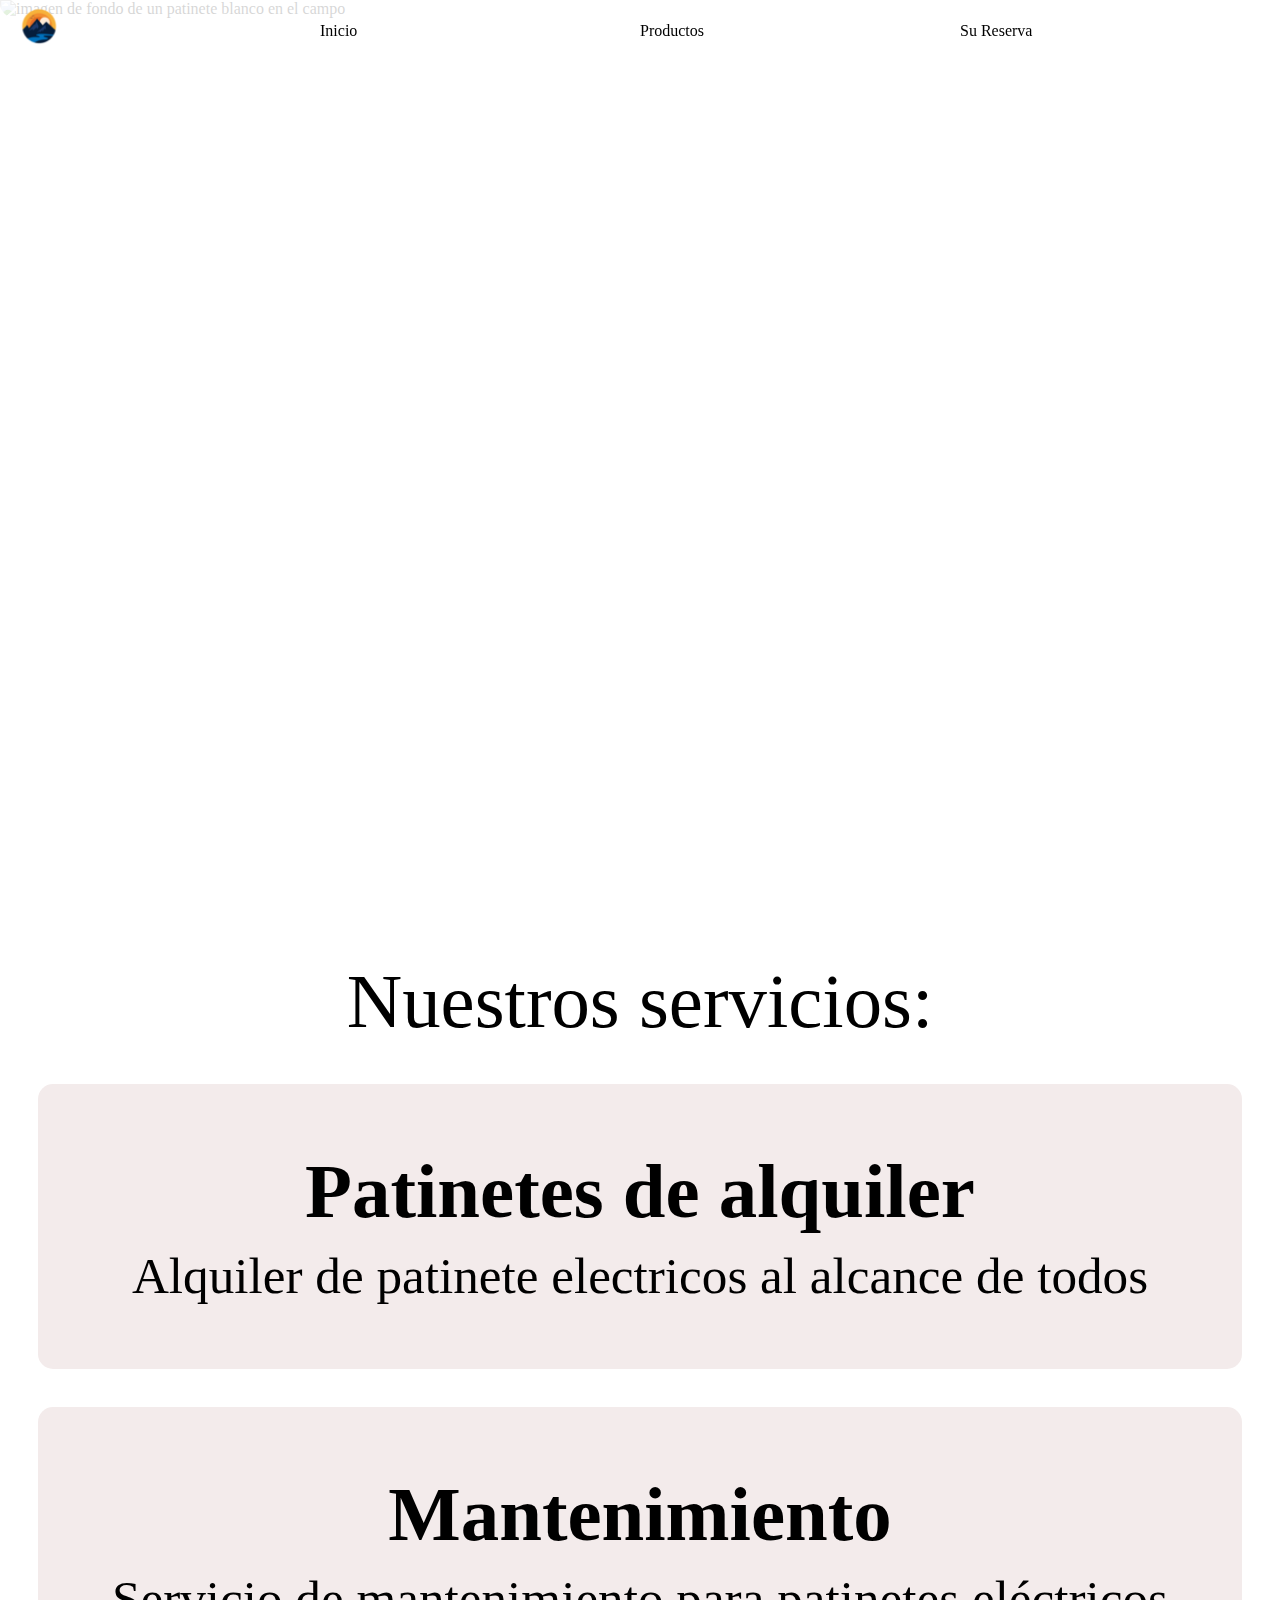
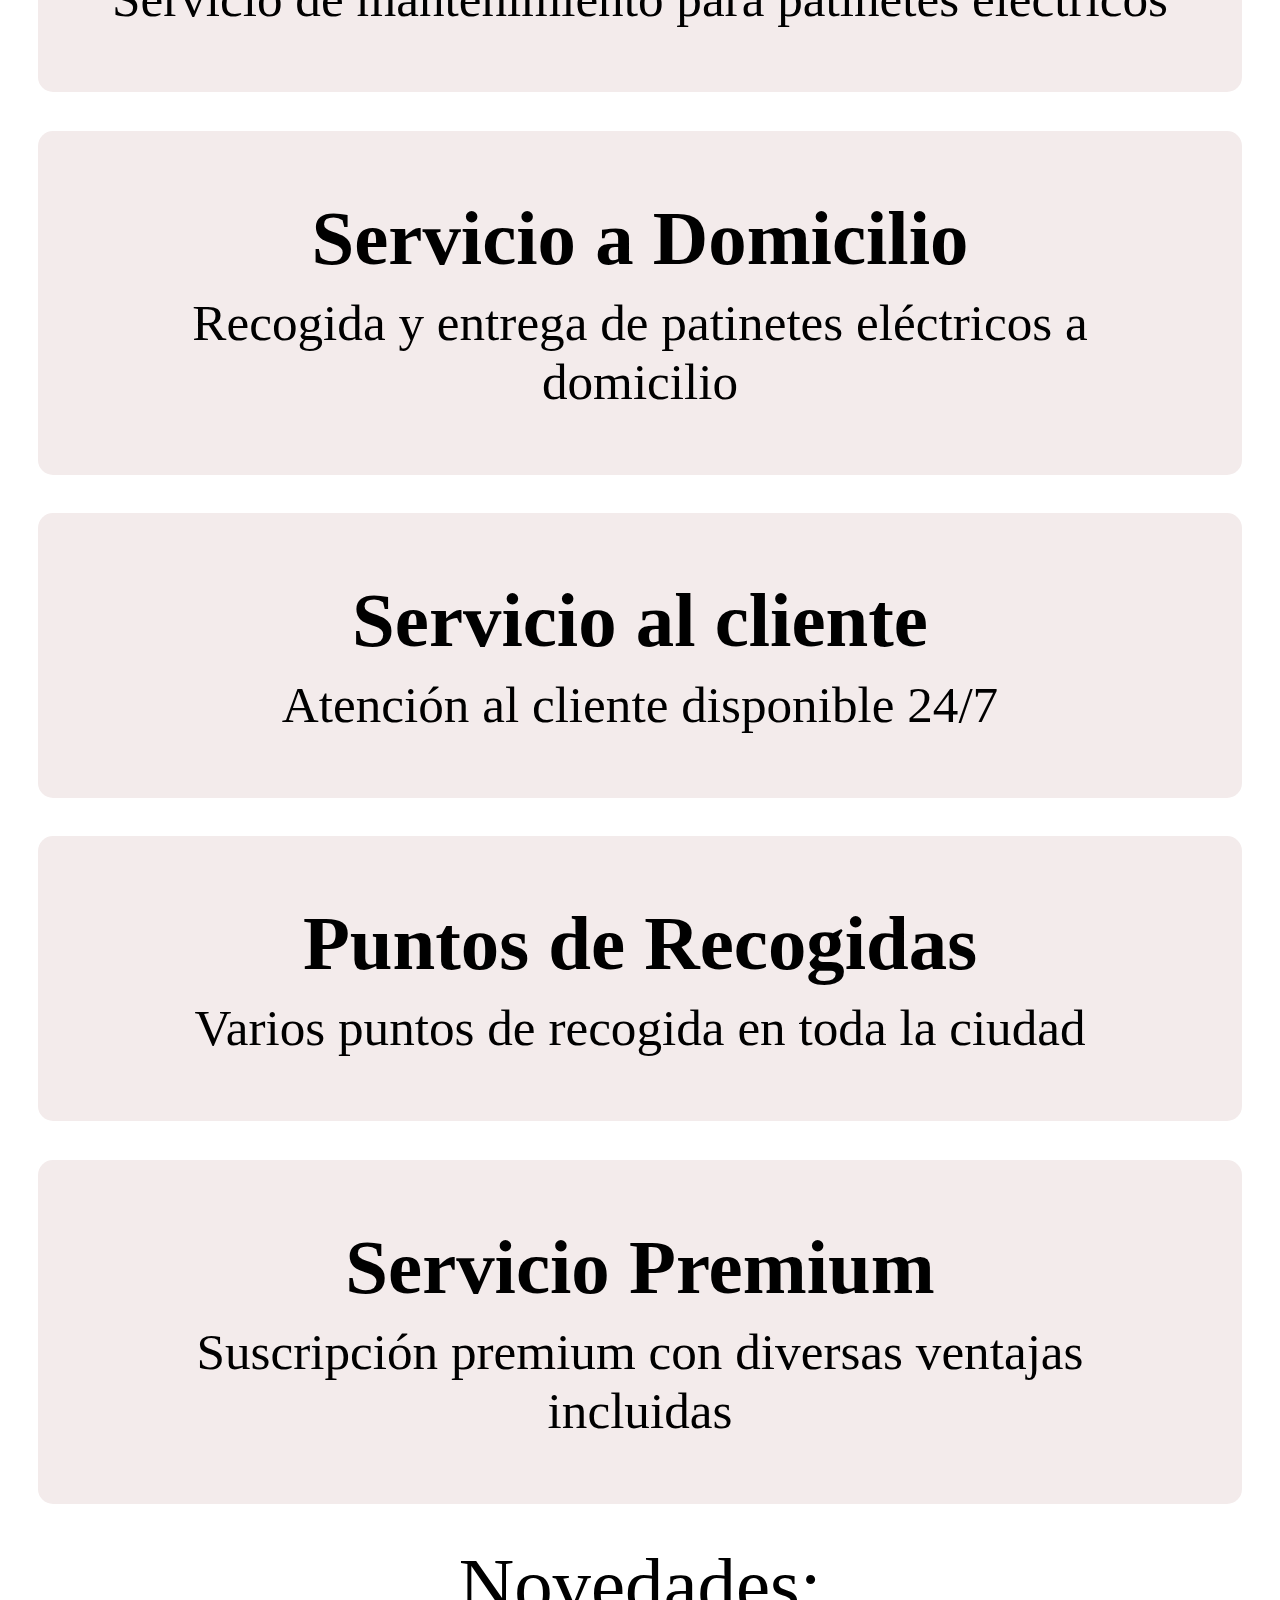
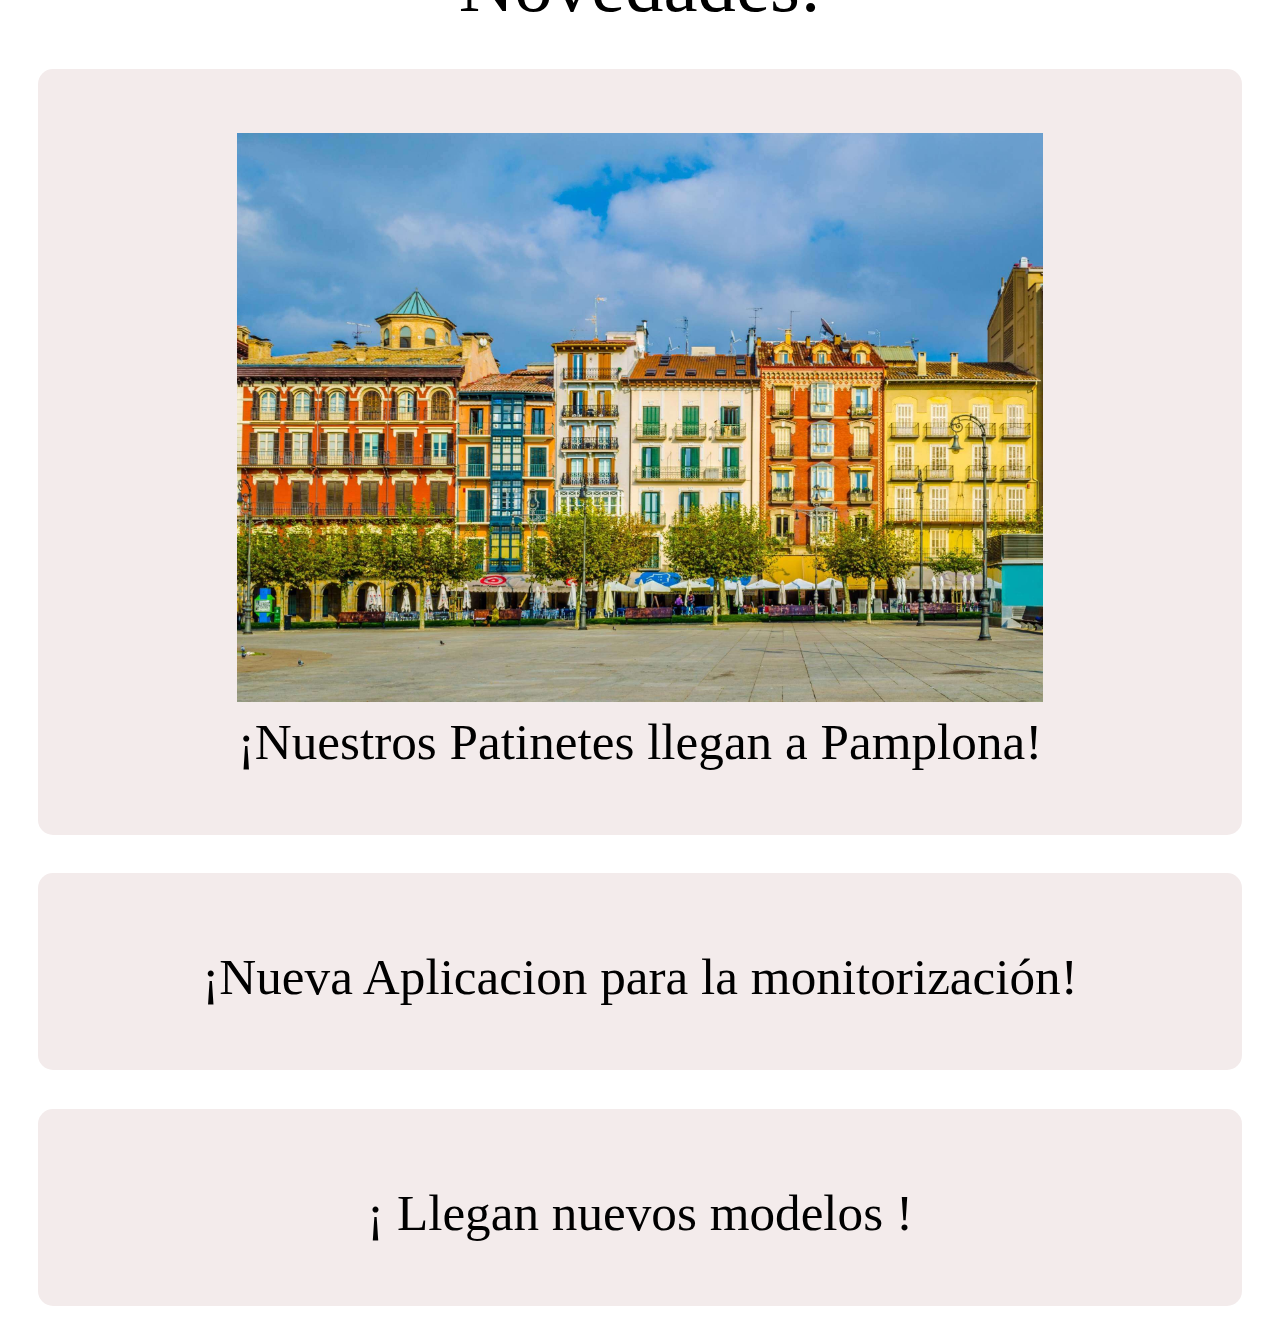
==== commit 96c87839: "Merge branch 'main' of https://github.com/UnaiLegarrea/UnaiLegarrea.github.io" ====
--- a/index.html
+++ b/index.html
@@ -12,8 +12,8 @@
         <ul>
             <li><img src="imgs/logoMontaña.png" alt="Logo" class="logo"></li>
             <li><a href="index.html">Inicio</a></li>
-            <li><a href="consulta.html">Reserva</a></li>
             <li><a href="productos.html">Productos</a></li>
+            <li><a href="informacion.html">Su Reserva</a></li>
         </ul>
     </nav>
     <div class="fondo">
--- a/css/style.css
+++ b/css/style.css
@@ -1,27 +1,25 @@
 
-    *{
+*{
     width: 100%;
     margin:  0;
 }
 .fondo{
-    font-size:19px;
     color: white;
     margin: 0;
-
-    position: relative;
-    height: 250px;
+    position: relative;
+    height: 70vw
     
 }
 #fondoImagen{
     z-index: -1;
     position: absolute;
-    border: 1px solid purple;
     top: 0;
     opacity: 50%;
     border-radius: 0 0 15px 15px;
     
 }
 #backInicio{
+    font-size: 7vw;
     display: flex;
     flex-direction: column;
     align-items: center;
@@ -41,18 +39,31 @@
     width: auto;
     height: auto;
 }
+.informacion>img{
+    width: 75%;
+    margin: auto;
+}
+.novedades>p{
+    font-size: 6vw;
+    text-align: center;
+}
 .contenido>p{
-    font-size: larger;
+    font-size: 6vw;
     text-align: center;
 }
 .informacion>p{
     padding-top: 10px;
-}
-.novedades.informacion{
-    object-fit: fill;
-}
-
-@media only screen and (min-width: 360px) and (max-width: 932px) {}
+    font-size: 4vw;
+    display: inline;
+    padding-right: 40px;
+}
+h2{
+    font-size: 6vw;
+}
+
+@media only screen and (min-width: 600px) {
+
+}
 
 
 
@@ -68,6 +79,7 @@
     border: transparent;
     background-color: #D9D9D9;
     border-radius: 30px;
+    margin: 10px 0 17px 0;
 }
 
 .consulta input::placeholder {
@@ -100,10 +112,6 @@
     margin: 0 auto;
     width: 310px;
     height: 320px ;
-}
-
-.consulta .espacio {
-    background-color: white;
 }
 
  input[type="submit"] {
@@ -121,19 +129,24 @@
     background-color: #ebe7e7;
 }
 
-.consulta input[type = "date"]{
+.consulta input[type="datetime-local"]{
     display: block; /* Para que no se junte con el boton */
-    width: 120px;
+    margin-left: -30px;
+    margin-bottom: 12px;
+    width: 170px;
     font-size: 16px;
 }
 
 .reserve{
-   background-color: 1px solid slateblue;
-   margin: 0 auto;
+    background-color: #F3EBEB;
+    margin: 0 auto;
 }
 /* Informancion Style */
 
-.informancion{
+.consulta{
+    background-color: #F3EBEB;
+}
+.informancion {
     background-color: #F3EBEB;
 }
 .informancion article {
@@ -147,26 +160,34 @@
     background-color: white;
     border-radius: 20px;
     padding: 12px;
-    width: 213px;
-    height: 213px;
+    width: 150px;
+    height: 150px;
+    margin: 12px;
     grid-column: 1 / 2;
 }
 
 .bluetooth{
+    margin-top: 12px;
     background-color: white;
     height: 66px;
     width: 126px;
     border-radius: 7px;
     grid-column: 2/4;
+    /* border: 1px solid green; */
 }
 .bluetooth p {
     display: inline;
     font-size: 16px;
     font-weight: bold;
+    position: relative;
+    top: 10px;
+    left: -3px;
 }
 .bluetoothIcon {
     width: 47px;
     height: auto;
+    position: relative;
+    top: 18px;
 }
 
 .bateria{
@@ -175,18 +196,23 @@
     width: 116px;
     height: 66px;
     /* border: 1px solid saddlebrown; */
-    grid-column: 2 / 5;
+    margin-top: -120px;
+    grid-column: 2 / 4;
     display: inline;
 }
 
 
 .bateryIcon{
+    margin-top: 12px;
     width: 50px;
     height: 50px;
     transform: rotate(90deg);
 }
 
 .bateria p {
+    margin-left: 12px;
+    position: relative;
+    bottom: 16px;
     display: inline;
     font-size: 23px;
     font-weight: bold;
@@ -195,10 +221,15 @@
 .candado{
     width: 45px;
     height: 45px;
+    margin-left: 14px;
+    margin-top: 7px;
 }
 
 .candadoF{
+    position: relative;
+    left: 30px;
     background-color: #3892FD;
+    margin-top: -50px;
     width: 78px;
     height: 58px;
     border-radius: 7px;
@@ -207,12 +238,6 @@
     display: inline;
 }
 
-.informancion > p {
-    font-size: 20px;
-    font-weight: bold;
-    display: inline;
-    padding-right: 40px;
-}
 
 .mapa{
     margin: 8px 12px;
--- a/css/menu.css
+++ b/css/menu.css
@@ -46,4 +46,10 @@
     padding: 0 15px;
     background-color: lightgray;
 }
-
+/* Posicion del menu */
+nav ul {
+    padding: 0;
+    position: sticky;
+    top: 0;
+    background-color: rgba(255, 255, 255, 0.678);
+}
